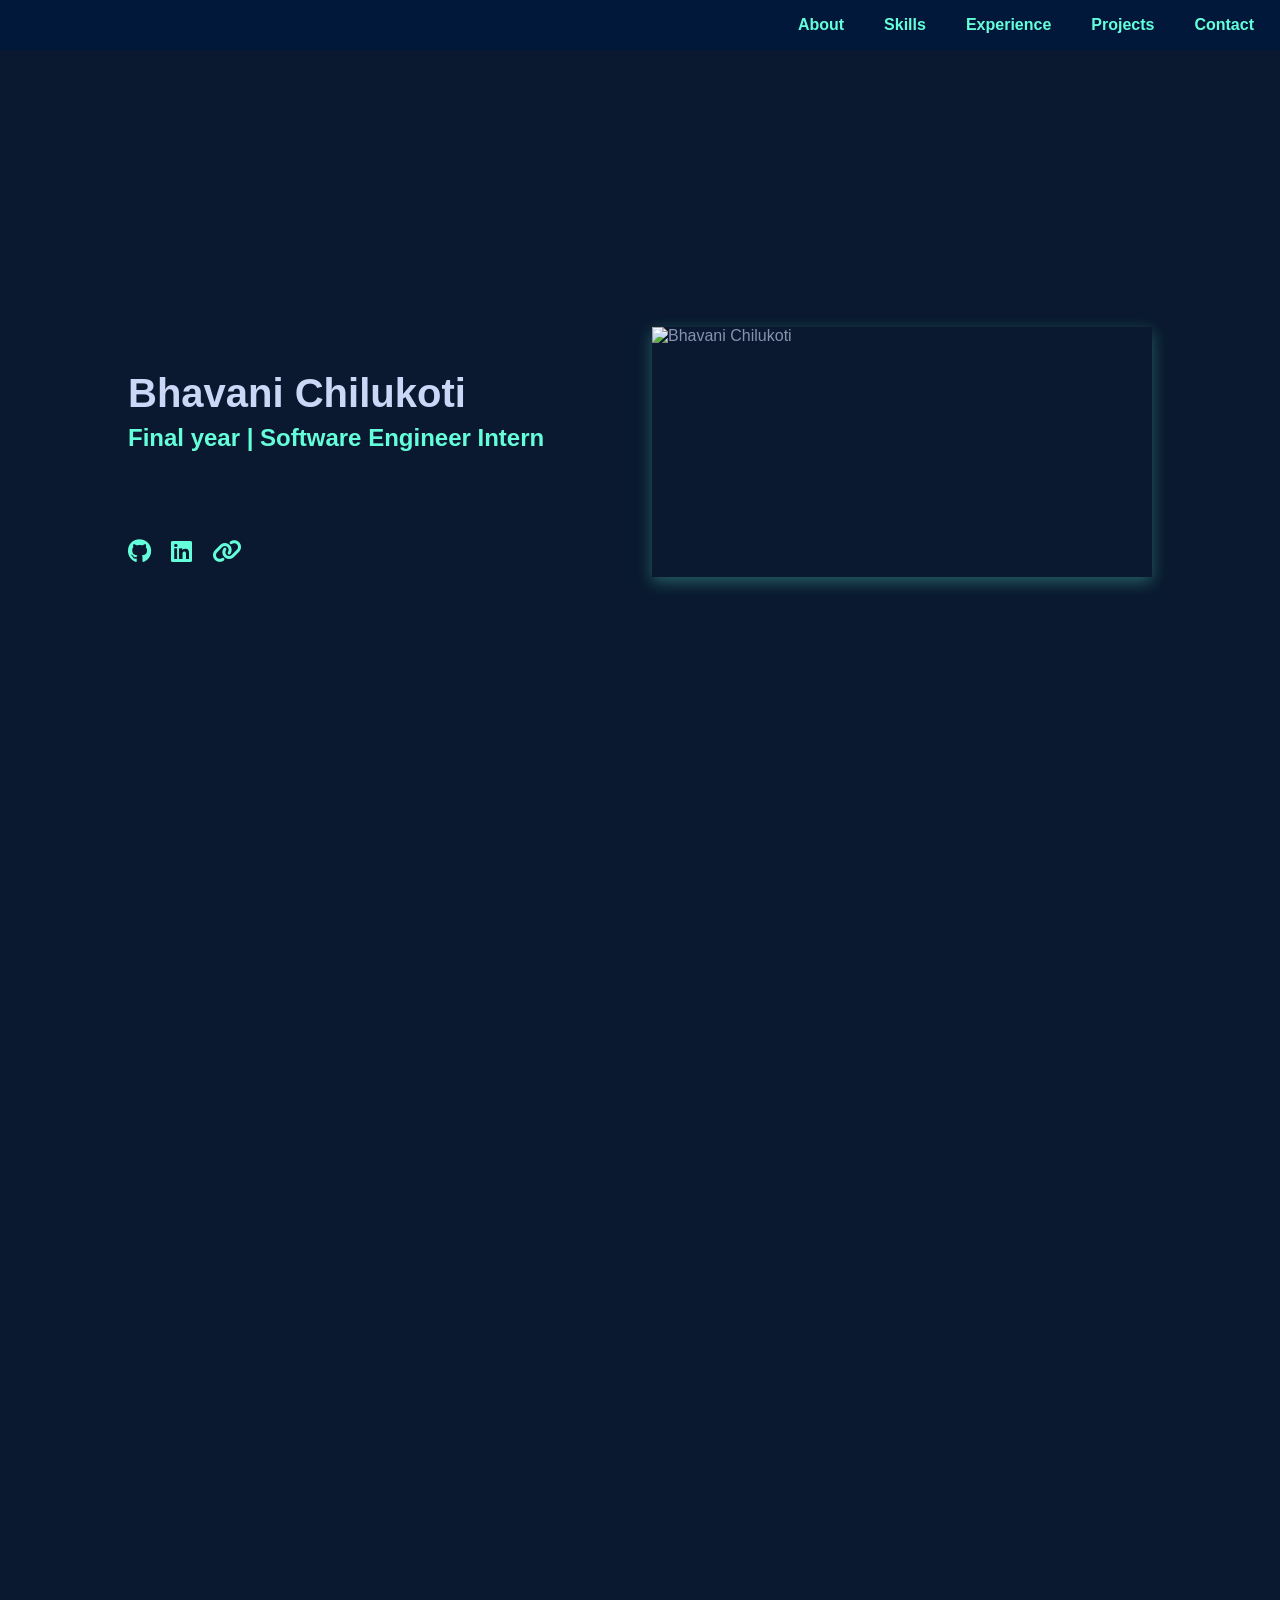
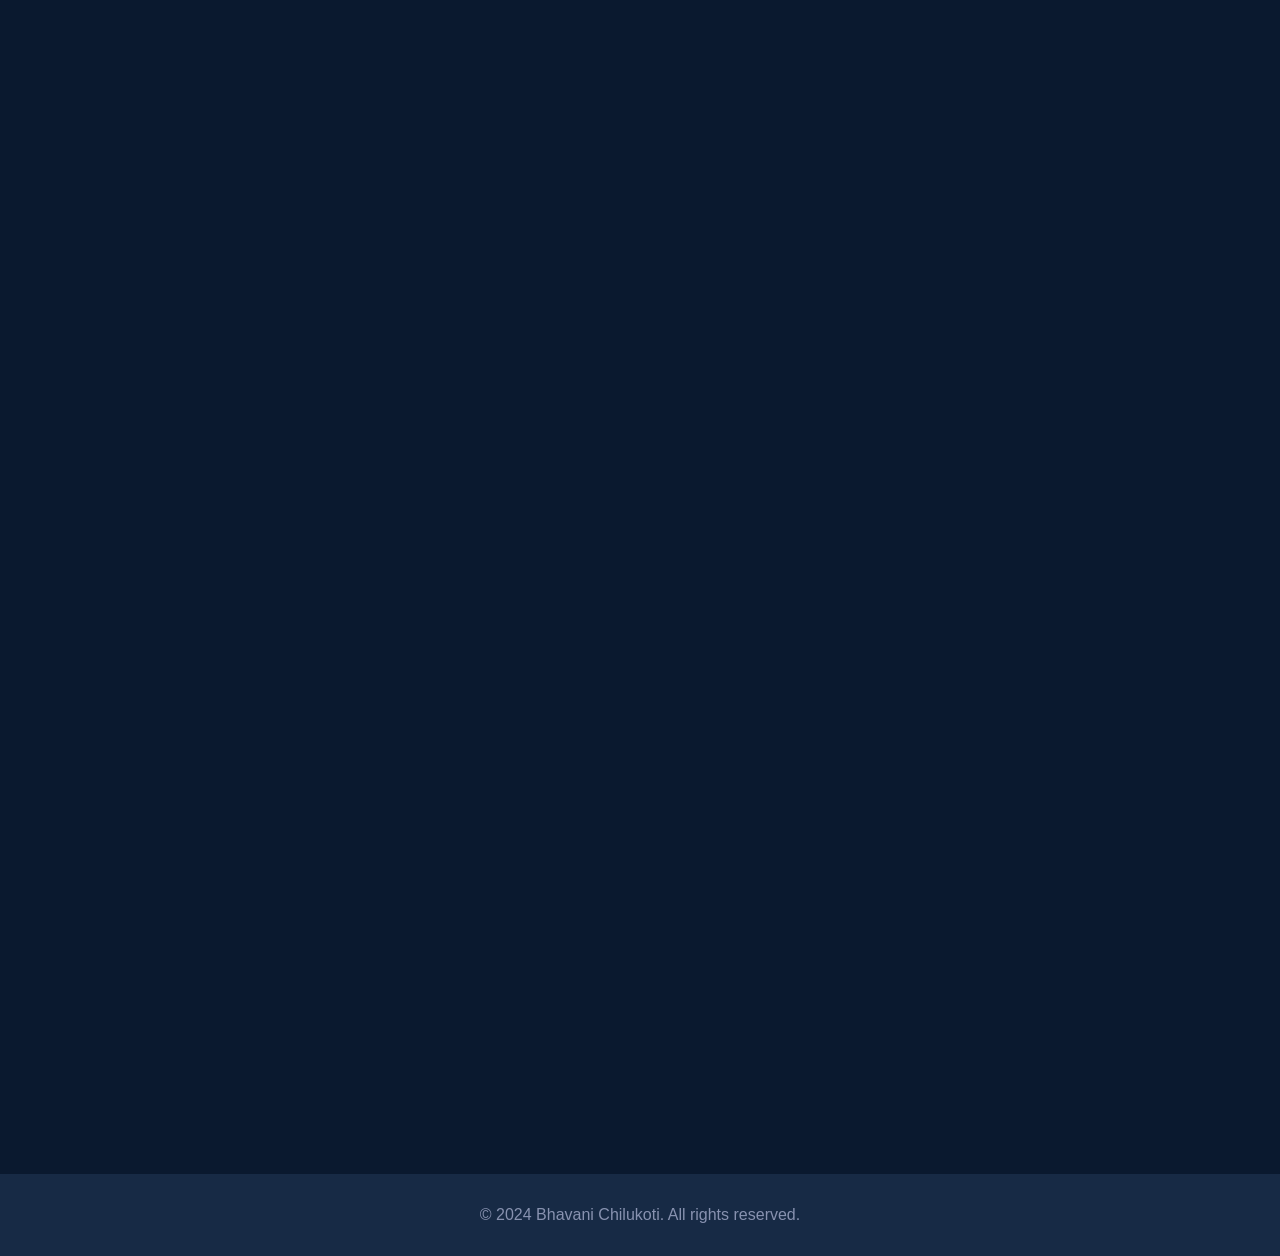
==== index.html @ 02afc55d "Renamed Home.html to index.html for GitHub Pages" ====
<!DOCTYPE html>
<html lang="en">
<head>
    <meta charset="UTF-8">
    <meta name="viewport" content="width=device-width, initial-scale=1.0">
    <title>Bhavani Chilukoti - Portfolio</title>
    <link rel="stylesheet" href="Style.css">
    <link rel="stylesheet" href="https://cdnjs.cloudflare.com/ajax/libs/font-awesome/6.0.0-beta3/css/all.min.css">
</head>
<body>
    <canvas id="particle-canvas"></canvas>
    <header>
        <nav>
            <ul>
                
                <li class="nav-item-2"><a href="#about">About</a></li>
                <li class="nav-item-3"><a href="#skills">Skills</a></li>
                <li class="nav-item-3"><a href="#experience">Experience</a></li>
                <li class="nav-item-4"><a href="#projects">Projects</a></li>
                <li class="nav-item-5"><a href="#contact">Contact</a></li>
            </ul>
        </nav> 
    </header>
    <main>
        <main>
            <section class="hero-section">
                <div class="hero-content">
                    <h1>Bhavani Chilukoti</h1>
                    <h4><span class="highlight">Final year | Software Engineer Intern</span></h2>
                    <p class="fade-in">As an aspiring software engineer 🎓, Passionate about harnessing <br>technology to create innovative solutions💡.</p>   
                        <div class="header-icons">
                            <a href="https://github.com/chilukotibhavani" target="_blank" rel="noopener noreferrer">
                                <i class="fab fa-github"></i>
                            </a>
                            <a href="https://www.linkedin.com/in/bhavani-chilukoti-80124a293/" target="_blank" rel="noopener noreferrer">
                                <i class="fab fa-linkedin"></i>
                            </a>
                            <a href="https://linktr.ee/bhavani_ch" target="_blank" rel="noopener noreferrer">
                                <i class="fas fa-link"></i>
                            </a>
                        </div>
                </div>
                <div class="hero-image">
                    <img src="images/Bhavani.png" alt="Bhavani Chilukoti">
                </div>
            </section>
           
            <section id="about" class="section">
                <h1 class="fade-in">About Me</h1>                
                <p class="fade-in">👋 Hello! I am currently pursuing my education at Chalapathi Institute of Technology .<br>          <br>As an aspiring software engineer with a passion for innovation , I'm on an exciting journey to shape the future of technology. Currently interning at Wise Work .I'm honing my skills in .NET ,Blazor, C# , MudBlazor,while also expanding my expertise in Web development ,Java , Python, Data structures .Driven by curiosity and a desire to push boundaries, I combine technical proficiency with creative problem-solving to develop impactful solutions. My goal is to leverage technology to address both current and future challenges, continuously learning and evolving in this dynamic field.</p>               
            </section>

            <section id="skills" class="section">
                <h1 class="fade-in">Skills</h1>
                <div class="skills-container">
                    <div class="skill-box fade-in-skill" data-skill-order="1">
                        <h3>Languages</h3>
                        <ul>
                            <li><i class="fab fa-java"></i> Java</li>
                            <li><i class="fab fa-python"></i> Python</li>
                            <li><i class="fas fa-code"></i> C#</li>
                            <li><i class="fas fa-project-diagram"></i> DSA</li>
                        </ul>
                    </div>
                    <div class="skill-box fade-in-skill" data-skill-order="2">
                        <h3>Frontend</h3>
                        <ul>
                            <li><i class="fab fa-html5"></i> HTML</li>
                            <li><i class="fab fa-css3-alt"></i> CSS</li>
                            <li><i class="fab fa-js-square"></i> JavaScript</li>
                            <li><i class="fas fa-fire"></i> MudBlazor</li>
                        </ul>
                    </div>
                    <div class="skill-box fade-in-skill" data-skill-order="3">
                        <h3>Backend</h3>
                        <ul>
                            <li><i class="fab fa-microsoft"></i> ASP.NET</li>
                            <li><i class="fas fa-database"></i> SQL</li>
                            <li><i class="fas fa-leaf"></i> MongoDB</li>
                        </ul>
                    </div>
                    <div class="skill-box fade-in-skill" data-skill-order="4">
                        <h3>Tools</h3>
                        <ul>
                            <li><i class="fas fa-code-branch"></i> Visual Studio</li>
                            <li><i class="fab fa-github"></i> GitHub</li>
                            <li><i class="fas fa-code"></i> Visual Studio Code</li>
                        </ul>
                    </div>
                </div>
            </section>
    
            <section id="experience" class="section">
                <h1 class="fade-in">Experience</h1>
                <div class="experience-item stagger-item">
                    <h3>Software Engineer Intern At Wise Work | 🎓Final Year </h3>
                    <p><em>June 2024 - Present </em></p>
                    <h4>Hue Animates Slide – Hue Learn</h4>
                    <ul>
                        <li>Interactive UI Development: Implemented drag-and-drop functionality for keywords, enhancing user engagement and learning interactivity.</li>
                        <li>User Satisfaction: Contributed to a 40% increase in overall user retention through improved slide interactivity and visual enhancements.</li>
                        <li>SVG Integration: Designed and incorporated SVG icons to improve visual appeal and user experience, resulting in a 30% increase in positive user feedback.</li>                     
                    </ul>
                </div>    
            </section>
    
            <section id="projects" class="section">
                <h1 class="fade-in">Projects</h1>
                <div class="project-buttons fade-in-stagger">
                    <button class="project-button active" data-project="weather">Weather Prediction</button>
                    <button class="project-button" data-project="netflix">Netflix Clone</button>
                    <button class="project-button" data-project="sudoku">Sudoku Solver</button>
                </div>
    
                    <div id="weatherProject" class="project-details active">
                        <div class="project-content">
                            <div class="project-image-container">
                                <img src="images/Weather.png" alt="Weather Prediction Project" class="project-image">
                            </div> 
                            <div class="project-text">
                                <h3>Weather Prediction</h3>
                                <p><em>Jan 2024 - Feb 2024</em></p>
                                <ul>
                                    <li class="project-point">Dynamic Weather Application: Created a robust weather prediction website using Blazor and ASP.NET, providing real-time weather updates for over 1000 global locations.</li>
                                    <li class="project-point">API Integration: Successfully integrated external weather APIs, achieving 98% accuracy in weather forecasts and reducing data retrieval time by 40%.</li>
                                    <li class="project-point">Interactive User Experience: Implemented interactive UI components with Blazor, resulting in a 50% increase in user engagement and time spent on the website.</li>
                                </ul>
                                <a href="https://github.com/chilukotibhavani/Bharat_Intern/tree/main/WeatherWeb" target="_blank" class="github-button">View on GitHub</a>                    
                            </div>
                        </div>
                    </div>
                
        
                    <div id="netflixProject" class="project-details">
                        <div class="project-content">
                            <div class="project-image-container">
                                <img src="images/Netflix.png" alt="Netflix Clone Project" class="project-image">
                            </div>                      
                            <div class="project-text">
                                <h3>Netflix Clone</h3>
                                <p><em>Jan 2024 - Feb 2024</em></p>
                                <ul> 
                                    <li class="project-point">User Interface Replication: Developed a responsive Netflix clone using HTML and CSS, accurately recreating 90% of the original Netflix UI elements and layout.<li>                             
                                    <li class="project-point">Responsive Design Implementation: Engineered a fully responsive design, ensuring seamless viewing experience across devices and increasing mobile user engagement by 35%.</li>
                                    <li class="project-point">Performance Optimization: Implemented efficient CSS techniques, reducing the page load time by 20% and improving overall user experience.</li>
                                </ul>
                                <a href="https://github.com/chilukotibhavani/Bharat_Intern/blob/main/index.html" target="_blank" class="github-button">View on GitHub</a>
                            </div> 
                        </div>
                    </div>
            
                    <div id="sudokuProject" class="project-details">
                        <div class="project-content">
                            <div class="project-image-container">
                                <img src="images/Sudoku.jpg" alt="Sudoku Solver Project" class="project-image">
                            </div>  
                            <div class="project-text">
                                <h3>Sudoku Solver – Fun Friday Activity</h3>
                                <p><em>July 2024 - Aug 2024</em></p>
                                <ul>
                                    <li class="project-point">Multiplayer Functionality: Implemented both individual and room-based gameplay using SignalR and RoomHub, enabling real-time multiplayer interactions.</li>
                                    <li class="project-point">Real-time Communication: Utilized SignalR to create seamless, real-time updates for game state, scores, and player actions across all connected clients.</li>
                                    <li class="project-point">Game Logic Implementation: Developed core Sudoku game mechanics, including a "New Game" generator and "Solution" revealer, enhancing user experience and gameplay options.</li>
                                </ul>
                                <a href="https://github.com/chilukotibhavani/Sudoku" target="_blank" class="github-button">View on GitHub</a>  
                                <a href="https://landing-services-dev.azurewebsites.net/Home" target="_blank" class="lets-play-button">Let's Play</a>
                            </div>
                        </div>
                    </div>
                
            </section>
    
            <section id="contact" class="section">
                <h1 class="fade-in">Contact Me</h1>
                <div class="content-wrapper stagger-item">
                    <div class="contact-container">
                        <div class="contact-info">
                            <div class="social-icons">
                                <a href="mailto:bhavanichilukoti43@gmail.com" class="icon-button" data-tooltip="bhavanichilukoti43@gmail.com">
                                    <i class="fas fa-envelope"></i>
                                </a>
                                <a href="https://www.linkedin.com/in/bhavani-chilukoti-80124a293/" target="_blank" class="icon-button"  data-tooltip="Bhavani Chilukoti">
                                    <i class="fab fa-linkedin-in"></i>
                                </a>
                                <a href="https://github.com/chilukotibhavani" target="_blank" class="icon-button" data-tooltip="chilukotibhavani">
                                    <i class="fab fa-github"></i>
                                </a>
                                <a href="https://linktr.ee/bhavani_ch" target="_blank" class="icon-button" data-tooltip="bhavani_ch">
                                    <i class="fas fa-link"></i>
                                </a>
                            </div>
                        </div>
                        <form id="contactForm" class="contact-form">
                            <input type="text" id="name" name="name" placeholder="Your name" required>
                            <input type="email" id="email" name="email" placeholder="Your email" required>
                            <textarea id="message" name="message" placeholder="Your message" required></textarea>
                            <button type="submit">Send Message</button>
                        </form>
                    </div>
                </div>
            </section>
            
        </div>

        </main>
    </main>
    <footer>
        <p>&copy; 2024 Bhavani Chilukoti. All rights reserved.</p>
    </footer>
    <script src="particles.js"></script>
    <script src="scroll-animation.js"></script>
    <script src="script.js"></script>
    <script src="https://cdn.jsdelivr.net/npm/@emailjs/browser@3/dist/email.min.js"></script>
</body>
</html>
---- Style.css ----
body {
    max-width: 100%;
    overflow-x: hidden;
    font-family: Arial, sans-serif;
    margin: 0;
    padding: 0;
    background-color: #0a192f;
    color: #8892b0;
}

#particle-canvas {
    position: fixed;
    top: 0;
    left: 0;
    width: 100%;
    height: 100%;
    z-index: -1;
}

header {
    background-color: hsla(216, 100%, 12%, 0.851);
    padding: 1rem;
    position: fixed;
    width: 100%;
    top: 0;
    z-index: 1000;
    box-sizing: border-box;
    box-sizing: border-box;
    display: flex;
    justify-content: space-between;
    align-items: center;
}

.header-icons {
    display: flex;
    gap: 20px;
}

.header-icons a {
    color: #64ffda;
    font-size: 1.5rem;
    transition: color 0.3s ease, transform 0.3s ease;
}

.header-icons a:hover {
    color: #ffffff;
    transform: translateY(-3px);
}

nav {
    flex-grow: 1;
}

nav ul {
    list-style-type: none;
    padding: 0;
    margin: 0;
    display: flex;
    justify-content: flex-end;
}

nav ul li {
    margin-left: 20px;
    opacity: 0;
    transform: translateY(20px);
    animation: fadeInUp 0.5s ease forwards;
}

nav ul li:nth-child(1) { animation-delay: 0.1s; }
nav ul li:nth-child(2) { animation-delay: 0.2s; }
nav ul li:nth-child(3) { animation-delay: 0.3s; }
nav ul li:nth-child(4) { animation-delay: 0.4s; }
nav ul li:nth-child(5) { animation-delay: 0.5s; }

@keyframes fadeInUp {
    from {
        opacity: 0;
        transform: translateY(20px);
    }
    to {
        opacity: 1;
        transform: translateY(0);
    }
}

nav ul li a {
    color: #64ffda;
    text-decoration: none;
    font-weight: bold;
    padding: 5px 10px;
    border-radius: 5px;
    transition: all 0.3s ease;
    position: relative;
    z-index: 1;
}

nav ul li a::before {
    content: '';
    position: absolute;
    top: 0;
    left: 0;
    right: 0;
    bottom: 0;
    background-color: rgba(100, 255, 218, 0.1);
    border-radius: 5px;
    z-index: -1;
    transition: all 0.3s ease;
    opacity: 0;
    transform: scale(0.9);
}

nav ul li a:hover {
    color: #64ffda;
}

nav ul li a:hover::before {
    opacity: 1;
    transform: scale(1);
    box-shadow: 0 0 10px rgba(100, 255, 218, 0.3);
}

@media (max-width: 768px) {
    header {
        flex-direction: column;
        align-items: center;
    }

    .header-icons {
        margin-bottom: 1rem;
    }

    nav ul {
        flex-direction: column;
        align-items: center;
    }

    nav ul li {
        margin: 10px 0;
    }
}

main {
    padding-top: 5px; /* Adjusted to account for fixed header */
}

.hero-section {
    display: flex;
    align-items: center;
    justify-content: space-between;
    padding: 2rem 10%;
    min-height: calc(100vh - 80px);
    position: relative;
    z-index: 1;
}

.hero-content {
    max-width: 60%;
   
}

.hero-content h1,
.hero-content .highlight,
.hero-image {
    opacity: 0;
    animation: fadeInUp 0.8s ease forwards;
}

.hero-content h1 {
    animation-delay: 0.2s;
    padding :0;
}

.hero-content .highlight {
    display: inline-block;
    animation-delay: 0.6s;
}

.hero-image {
    width: 500px !important;
    height: 250px !important; 
    overflow: hidden;
    position: relative;
    border-radius: 0;
    border-radius: 0;
    box-shadow: 0 5px 15px rgba(100, 255, 218, 0.3);
}

.hero-image img {
    width: 100%;
    height: 100%;
    object-fit: cover;
    display: block;
    position: absolute;
    animation: subtleDance 4s ease-in-out infinite;
}

.hero-image:hover {
    box-shadow: 0 8px 20px rgba(100, 255, 218, 0.4);
}

.hero-image:hover img {
    animation: danceImage 1s ease-in-out infinite;
}

@keyframes subtleDance {
    0%, 100% {
        transform: translateY(0) rotate(0deg) scale(1);
    }
    25% {
        transform: translateY(-5px) rotate(1deg) scale(1.02);
    }
    50% {
        transform: translateY(3px) rotate(-1deg) scale(1.01);
    }
    75% {
        transform: translateY(-3px) rotate(0.5deg) scale(1.015);
    }
}


h1, h2, h3 ,h4 ,h5{
    color: #ccd6f6;
}

h1 {
    font-size: 2.5rem;
    margin-bottom: 0.5rem;
}

h2 {
    font-size: 1.5rem;
    margin-bottom: 1rem;
}

h3 {
    font-size: 1.5rem;
    margin-top: 0.5rem;
}

h4{
    font-size: 1.5rem; 
    margin-top: auto;
}


.highlight {
    color: #64ffda;
}

.section {
    padding: 4rem 10%;
    position: relative;
    z-index: 1;
}

.experience-item, .project-item {
    background-color: #172a45;
    border-radius: 5px;
    padding: 1.5rem;
    margin-bottom: 1.5rem;
    transition: transform 0.3s ease, box-shadow 0.3s ease;
}

.experience-item:hover, .project-item:hover {
    transform: translateY(-5px);
    box-shadow: 0 5px 15px rgba(100, 255, 218, 0.1);
}

ul {
    padding-left: 20px;
}

footer {
    background-color: #172a45;
    color: #8892b0;
    text-align: center;
    padding: 1rem;
    margin-top: 2rem;
    position: relative;
    z-index: 1;
}

a {
    color: #64ffda;
    text-decoration: none;
    transition: color 0.3s ease;
}

a:hover {
    color: #ffffff;
}

.btn {
    display: inline-block;
    padding: 0.8rem 1.5rem;
    margin-right: 1rem;
    border-radius: 5px;
    font-weight: bold;
    text-decoration: none;
    transition: all 0.3s ease;
}

.btn-primary {
    background-color: #64ffda;
    color: #0a192f;
}

.btn-secondary {
    border: 2px solid #64ffda;
    color: #64ffda;
}

.btn:hover {
    transform: translateY(-3px);
    box-shadow: 0 5px 15px rgba(100, 255, 218, 0.3);
}

/*about section only*/
#about p {
    font-size: 1.2rem;
    line-height: 1.6;
}


/* Responsive adjustments */
@media (max-width: 768px) {
    .hero-section {
        flex-direction: column;
        text-align: center;
    }

    .hero-content {
        max-width: 100%;
        margin-bottom: 2rem;
    }

    .hero-image {
        width: 100% !important;
        height: auto !important;
    }

    nav ul {
        justify-content: center;
    }

    nav ul li {
        margin: 0 10px;
    }
}


/* add this */
/* Add this new class for fade-in animation */
.fade-in {
    opacity: 0;
    transform: translateY(20px);
    transition: opacity 0.5s ease-out, transform 0.5s ease-out;
}

.fade-in.visible {
    opacity: 1;
    transform: translateY(0);
}

/* Add this to create a staggered effect for list items */
.fade-in {
    opacity: 0;
    transform: translateY(30px);
    transition: opacity 1s ease-out, transform 1s ease-out;
}

.fade-in.visible {
    opacity: 1;
    transform: translateY(0);
}

.fade-in-stagger > * {
    opacity: 1;
    transform: translateY(0px);
   
}

.fade-in-stagger.visible > *:nth-child(1) { transition-delay: 0.1s; }
.fade-in-stagger.visible > *:nth-child(2) { transition-delay: 0.2s; }
.fade-in-stagger.visible > *:nth-child(3) { transition-delay: 0.3s; }
.fade-in-stagger.visible > *:nth-child(4) { transition-delay: 0.4s; }
.fade-in-stagger.visible > *:nth-child(5) { transition-delay: 0.5s; }

.fade-in-stagger.visible > * {
    opacity: 1;
    transform: translateY(0);
}

.fade-in-stagger > * {
    transition-delay: 0s !important;
}

.section-content {
    opacity: 0;
    transform: translateY(30px);
    transition: opacity 0.8s ease-out, transform 0.8s ease-out;
}

.section-content.visible {
    opacity: 1;
    transform: translateY(0);
}

.stagger-item {
    opacity: 0;
    transform: translateY(30px);
    transition: opacity 1s ease-out, transform 1s ease-out;
}

.stagger-item.visible {
    opacity: 1;
    transform: translateY(0);
}

.fade-in:not(.visible), .stagger-item:not(.visible) {
    transition: none;
}






.section {
    opacity: 0;
    transform: translateY(50px);
    transition: opacity 1.5s ease-out, transform 1.5s ease-out;
}

.section.visible {
    opacity: 1;
    transform: translateY(0);
}

.fade-in {
    opacity: 0;
    transform: translateY(30px);
    transition: opacity 1.2s ease-out, transform 1.2s ease-out;
}

.fade-in.visible {
    opacity: 1;
    transform: translateY(0);
}

.stagger-item {
    opacity: 0;
    transform: translateY(30px);
    transition: opacity 1s ease-out, transform 1s ease-out;
}

.stagger-item.visible {
    opacity: 1;
    transform: translateY(0);
}

/* Specific styles for contact section if needed */
#contact .content-wrapper p {
    margin-bottom: 10px;
}

#contact .content-wrapper a {
    color: #64ffda;
    text-decoration: none;
    transition: color 0.3s ease;
}

#contact .content-wrapper a:hover {
    color: #ffffff;
}

/* Reset transitions when not visible */
.section:not(.visible),
.fade-in:not(.visible),
.stagger-item:not(.visible) {
    transition: none;
}



/* projects buttons */
#projects {
    padding: 4rem 10%;
    position: relative;
    z-index: 1;
}

.project-buttons {
    display: flex;
    margin-bottom: 20px;
    justify-content: flex-end;
    margin-top: 20px;
}

.project-button {
    background-color: transparent;
    color: #8892b0;
    border: none;
    padding: 10px 20px;
    margin: 0 10px;
    cursor: pointer;
    transition: all 0.3s ease;
    border-radius: 5px;

}

.project-button.active {
    color: #64ffda;
    border-bottom: 2px solid #64ffda;
}

.project-details {
    display: none;
    color: #8892b0;
    margin-top: 20px;
}

.project-details.active {
    display: block;
    animation: fadeIn 0.5s ease-out;
}

.project-content {
    display: flex;
    align-items: flex-start;
    gap: 300px !important; /* Increased gap between image and text */
    margin-top: 10px;/* Added top margin for separation from buttons */
}

.project-text {
    flex: 1;
    padding-left: 18px; /* Added left padding for text content */
}

.project-image-container {
    flex-shrink: 0;
    padding-left: 20px;
}

.project-image {
    width: 250px;/* Increased image size */
    height: 250px;/* Increased image size */
    object-fit: cover;
    border-radius: 50%;
    border-radius: 50%;
    box-shadow: 0 0 20px rgba(100, 255, 218, 0.3); /* Added subtle glow */
    margin-top: 100px; /* the image should down*/
    animation: subtleRotate 6s linear infinite;
}

.project-image-container:hover .project-image {
    animation: danceProjectImage 0.8s ease-in-out infinite;
    box-shadow: 0 0 30px rgba(100, 255, 218, 0.5);
}

@keyframes subtleRotate {
    0% {
        transform: rotate(0deg) translateY(0);
    }
    25% {
        transform: rotate(1deg) translateY(-3px);
    }
    50% {
        transform: rotate(0deg) translateY(0);
    }
    75% {
        transform: rotate(-1deg) translateY(3px);
    }
    100% {
        transform: rotate(0deg) translateY(0);
    }
}

.project-text h3 {
    color: #ccd6f6;
    margin-bottom: 15px;
    font-size: 1.8rem;
}

.project-text p {
    margin-bottom: 15px;
    font-size: 0.98rem;
}

.project-text ul {
    list-style-type: none;
    padding-left: 0;
}

.project-text li {
    margin-bottom: 15px; /* Increased spacing between list items */
    position: relative;
    padding-left: 30px; /* Increased padding for bullet points */
    font-size: 1rem;
    line-height: 1.6;
}

.project-text li::before {
    content: '▹';
    position: absolute;
    left: 0;
    color: #64ffda;
    font-size: 1.2rem; /* Slightly larger bullet points */
}

@keyframes fadeIn {
    from { opacity: 0; }
    to { opacity: 1; }
}

/* Responsive adjustments */
@media (max-width: 768px) {
    .project-buttons {
        flex-direction: column;
        align-items: center;
        gap: 30px;
    }

    .project-button {
        margin: 5px 0;
        width: 80%;
       
    }

    .project-content {
        flex-direction: column-reverse;
    }

    .project-image-container {
        margin-bottom: 20px;
        
    }

    .project-text {
        padding-left: 0;
        text-align: center;
    }

    .project-text li {
        padding-left: 0;
    }

    .project-text li::before {
        display: none;
    }
}






/* Existing styles remain unchanged */

/* Skills Section */
#skills {
    background-color: #0a192f;
    padding: 4rem 10%;
}

.skills-container {
    display: flex;
    flex-wrap: wrap;
    justify-content: space-between;
    gap: 20px;
}

.skill-box {
    background-color: #172a45;
    border-radius: 10px;
    padding: 20px;
    width: calc(50% - 10px);
    margin-bottom: 20px;
    transition: transform 0.3s ease, box-shadow 0.3s ease;
}

.skill-box:hover {
    transform: translateY(-5px);
    box-shadow: 0 5px 15px rgba(100, 255, 218, 0.1);
}

.skill-box h3 {
    color: #64ffda;
    margin-bottom: 15px;
}

.skill-box ul {
    list-style-type: none;
    padding: 0;
}

.skill-box li {
    margin-bottom: 10px;
    display: flex;
    align-items: center;
}

.skill-box i {
    margin-right: 10px;
    color: #64ffda;
}


.fade-in-skill {
    opacity: 0;
    transform: translateY(20px);
    transition: opacity 0.5s ease-out, transform 0.5s ease-out;
}

.fade-in-skill.visible {
    opacity: 1;
    transform: translateY(0);
}

/* Responsive adjustments */
@media (max-width: 768px) {
    .skill-box {
        width: 100%;
    }
}

/* Add this to your existing responsive styles */
@media (max-width: 768px) {
    nav ul {
        flex-direction: column;
        align-items: center;
    }

    nav ul li {
        margin: 10px 0;
    }
}

/* project points*/
.project-point {
    opacity: 0;
    transform: translateY(20px);
    transition: opacity 0.5s ease-out, transform 0.5s ease-out;
}

.project-point.visible {
    opacity: 1;
    transform: translateY(0);
}





/*project buttons */

/* Existing styles remain unchanged */

.fade-in-stagger {
    opacity: 0;
    transition: opacity 0.5s ease-out;
}

.fade-in-stagger.visible {
    opacity: 1;
}

.fade-in-stagger > * {
    opacity: 0;
    transform: translateY(20px);
    transition: opacity 0.5s ease-out, transform 0.5s ease-out;
}

.fade-in-stagger.visible > * {
    opacity: 1;
    transform: translateY(0);
}

.fade-in-stagger.visible > *:nth-child(1) { transition-delay: 0.1s; }
.fade-in-stagger.visible > *:nth-child(2) { transition-delay: 0.5s; }
.fade-in-stagger.visible > *:nth-child(3) { transition-delay: 1.0s; }



/* GitHub button styles */
/* Existing styles remain unchanged */

/* GitHub button styles */
.github-button {
    display: inline-block;
    background-color: transparent;
    color: #64ffda;
    padding: 10px 20px;
    border: 2px solid #64ffda;
    border-radius: 5px;
    text-decoration: none;
    font-weight: bold;
    transition: all 0.3s ease;
    margin-top: 20px;
    position: relative;
    overflow: hidden;
    opacity: 0; /* Start with the button hidden */
    transform: translateY(20px); /* Move it down slightly */
    transition: opacity 0.5s ease, transform 0.5s ease; 
}

.github-button,
.lets-play-button {
    display: inline-block;
    background-color: transparent;
    padding: 10px 20px;
    border: 2px solid;
    border-radius: 5px;
    text-decoration: none;
    font-weight: bold;
    transition: all 0.3s ease;
    position: relative;
    overflow: hidden;
}


.github-button::before,
.lets-play-button::before {
    content: '';
    position: absolute;
    top: 0;
    left: -100%;
    width: 100%;
    height: 100%;
    transition: all 0.3s ease;
    z-index: -1;
}

.github-button::before {
    background-color: #64ffda;
}

.lets-play-button::before {
    background-color: #64ffda;
}

.github-button:hover,
.lets-play-button:hover {
    color: #0a192f;
}

.github-button:hover::before,
.lets-play-button:hover::before {
    left: 0;
}

.github-button {
    color: #64ffda;
    border-color: #64ffda;
}

.lets-play-button {
    color: #64ffda;
    border-color: #64ffda;
}

.github-button.visible {
    opacity: 1;
    transform: translateY(0);
}

.github-button::before {
    content: '';
    position: absolute;
    top: 0;
    left: -100%;
    width: 100%;
    height: 100%;
    background-color: #64ffda;
    transition: all 0.3s ease;
    z-index: -1;
}

.github-button:hover {
    color: #0a192f;
}

.github-button:hover::before {
    left: 0;
}

/* Add an icon to the button */
.github-button::after {
    content: '\f09b'; /* GitHub icon Unicode */
    font-family: 'Font Awesome 5 Brands';
    margin-left: 10px;
    transition: all 0.3s ease;
}


.github-button:hover::after,
.lets-play-button:hover::after {
    transform: rotate(360deg);
}

.github-button:hover::after {
    transform: rotate(360deg);
}

/* Responsive adjustments */
@media (max-width: 768px) {
    .project-buttons {
        flex-direction: column;
        align-items: center;
    }

    .github-button,
    .lets-play-button {
        display: block;
        text-align: center;
        margin: 10px auto;
        width: 80%;
        max-width: 250px;
    }
}

/* Ensure Font Awesome is loaded */
@import url('https://cdnjs.cloudflare.com/ajax/libs/font-awesome/5.15.3/css/all.min.css');




/* Contact Section Styles */
#contact .content-wrapper {
    display: flex;
    justify-content: space-between;
    align-items: flex-start;
    padding: 0;
}

#contact .contact-container {
    display: flex;
    justify-content: space-between;
    width: 100%;
    max-width: 1000px;
    margin: 0 auto;
}

#contact .contact-info {
    flex: 1;
    padding-right: 2rem;
}

#contact .social-icons {
    display: flex;
    flex-direction: column;
    gap: 1rem;
    margin-bottom: 1.3rem;
}

#contact .icon-button {
    display: flex;
    justify-content: center;
    align-items: center;
    width: 40px;
    height: 40px;
    border-radius: 50%;
    border: 2px solid #64ffda;
    color: #64ffda;
    font-size: 1.3rem;
    transition: all 0.3s ease;
    background-color: transparent;
}

#contact .icon-button:hover {
    background-color: #64ffda;
    color: #0a192f;
}

#contact .contact-form {
    flex: 2;
    display: flex;
    flex-direction: column;
    max-width: 400px;
}

#contact .contact-form input,
#contact .contact-form textarea {
    margin-bottom: 1rem;
    padding: 0.8rem;
    border: 1px solid #64ffda;
    border-radius: 5px;
    background-color: transparent;
    color: #ffffff;
}

#contact .contact-form textarea {
    height: 150px;
    resize: vertical;
}

#contact .contact-form button {
    align-self: flex-start;
    background-color: transparent;
    color: #64ffda;
    border: 2px solid #64ffda;
    padding: 0.8rem 1.5rem;
    border-radius: 5px;
    cursor: pointer;
    transition: all 0.3s ease;
}

#contact .contact-form button:hover {
    background-color: #64ffda;
    color: #0a192f;
}

/* Responsive adjustments */
@media (max-width: 768px) {
    #contact .contact-container {
        flex-direction: column;
    }

    #contact .contact-info {
        padding-right: 0;
        margin-bottom: 2rem;
    }

    #contact .social-icons {
        flex-direction: column;
        justify-content: center!;
    }
}


/* Tooltip styles */
.icon-button {
    position: relative;
}

.icon-button::after {
    content: attr(data-tooltip);
    position: absolute;
    top: 50%;
    left: 100%;
    transform: translateY(-50%);
    background-color: #64ffda;
    color: #0a192f;
    padding: 5px 10px;
    border-radius: 3px;
    font-size: 14px;
    white-space: nowrap;
    opacity: 0;
    visibility: hidden;
    transition: opacity 0.3s, visibility 0.3s;
    margin-left: 10px;
}

.icon-button:hover::after {
    opacity: 1;
    visibility: visible;
}

/* Adjust the position of the tooltip for mobile */
@media (max-width: 768px) {
    .icon-button::after {
        top: 100%;
        left: 50%;
        transform: translateX(-50%);
        margin-top: 5px;
        margin-left: 0;
    }
}
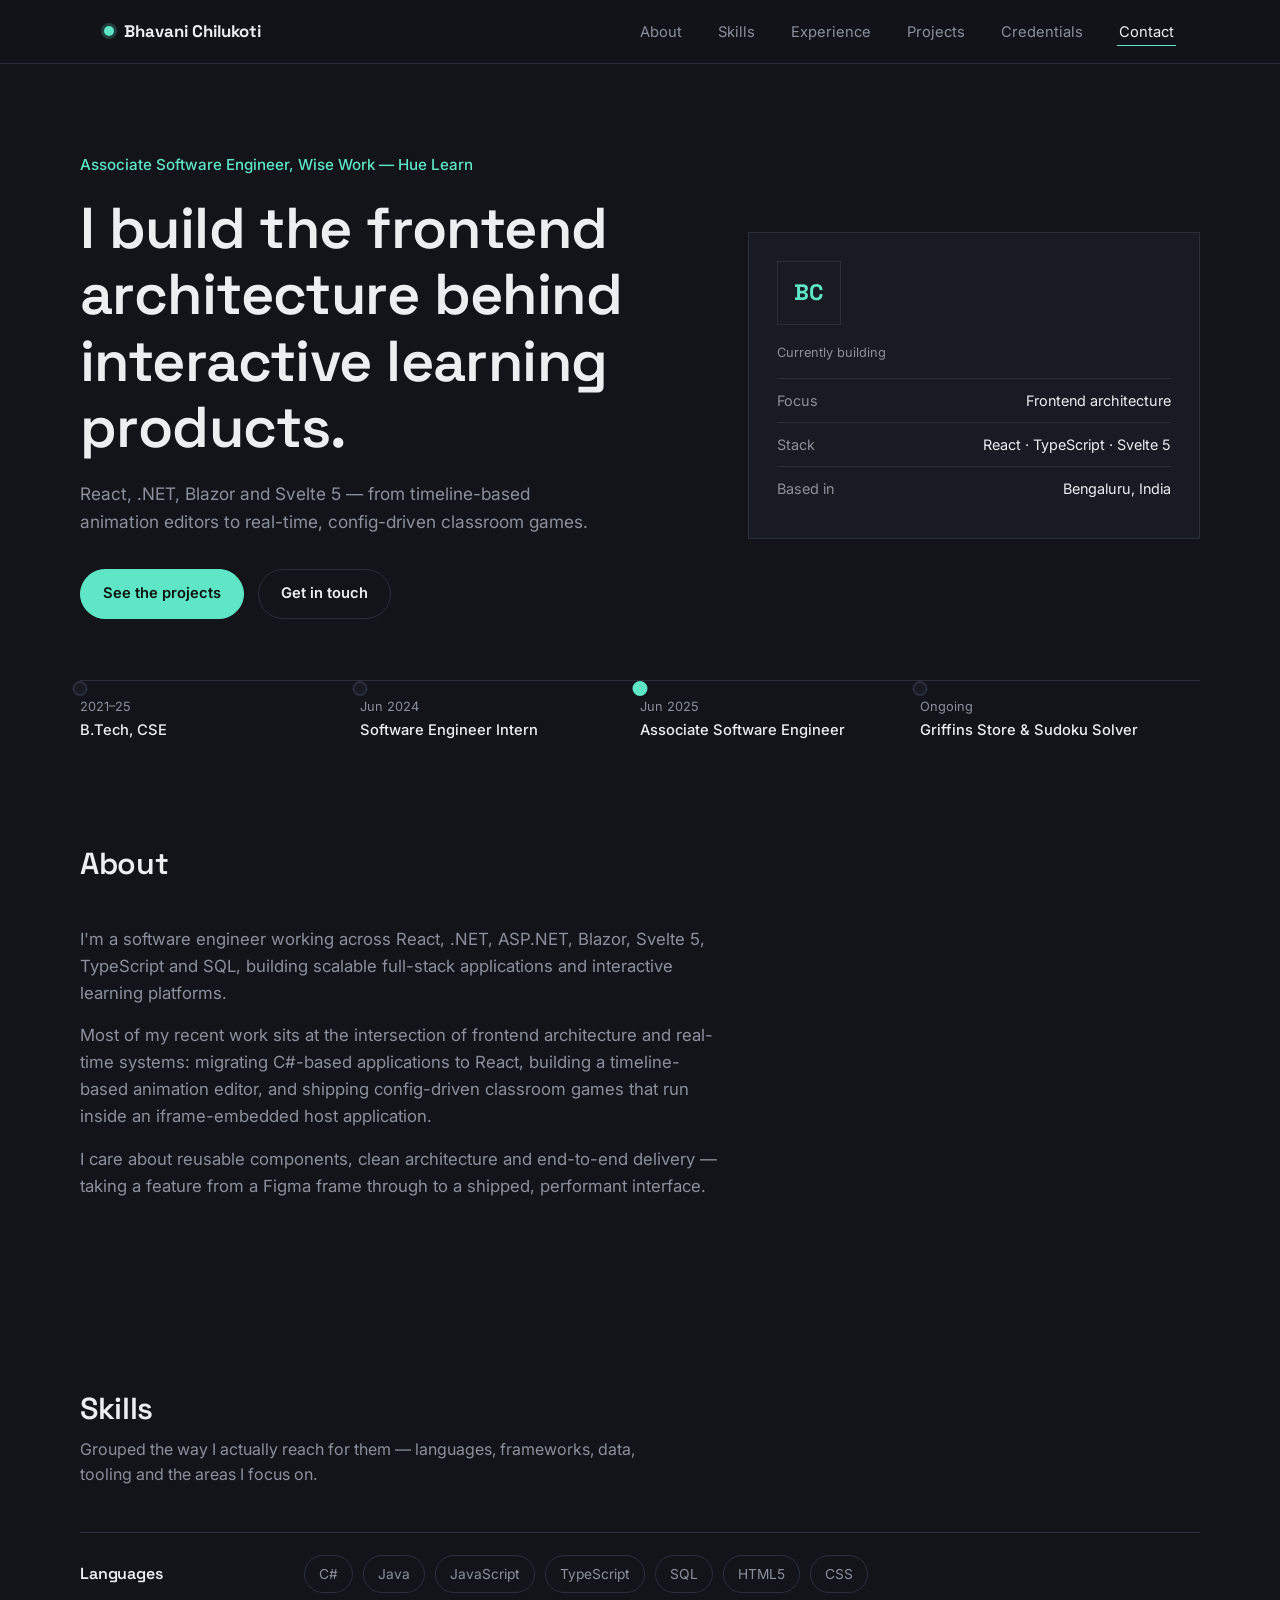
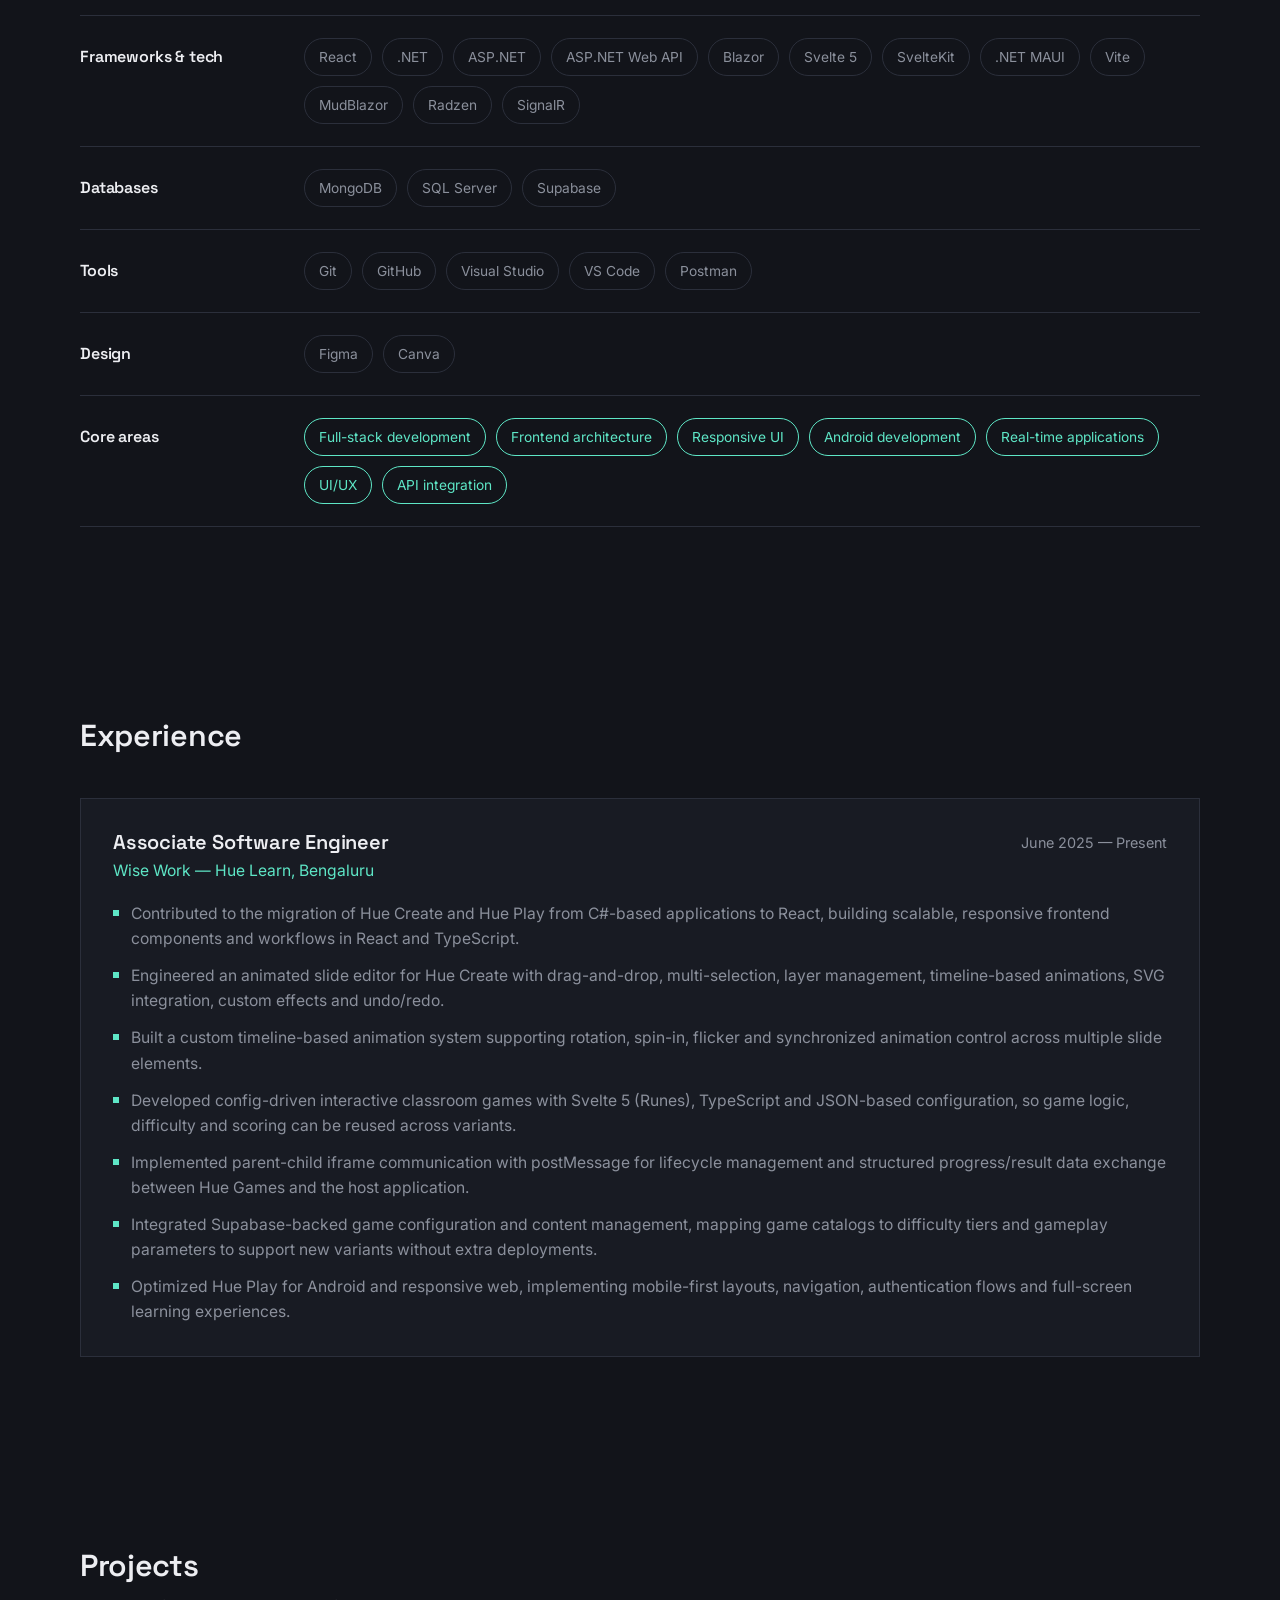
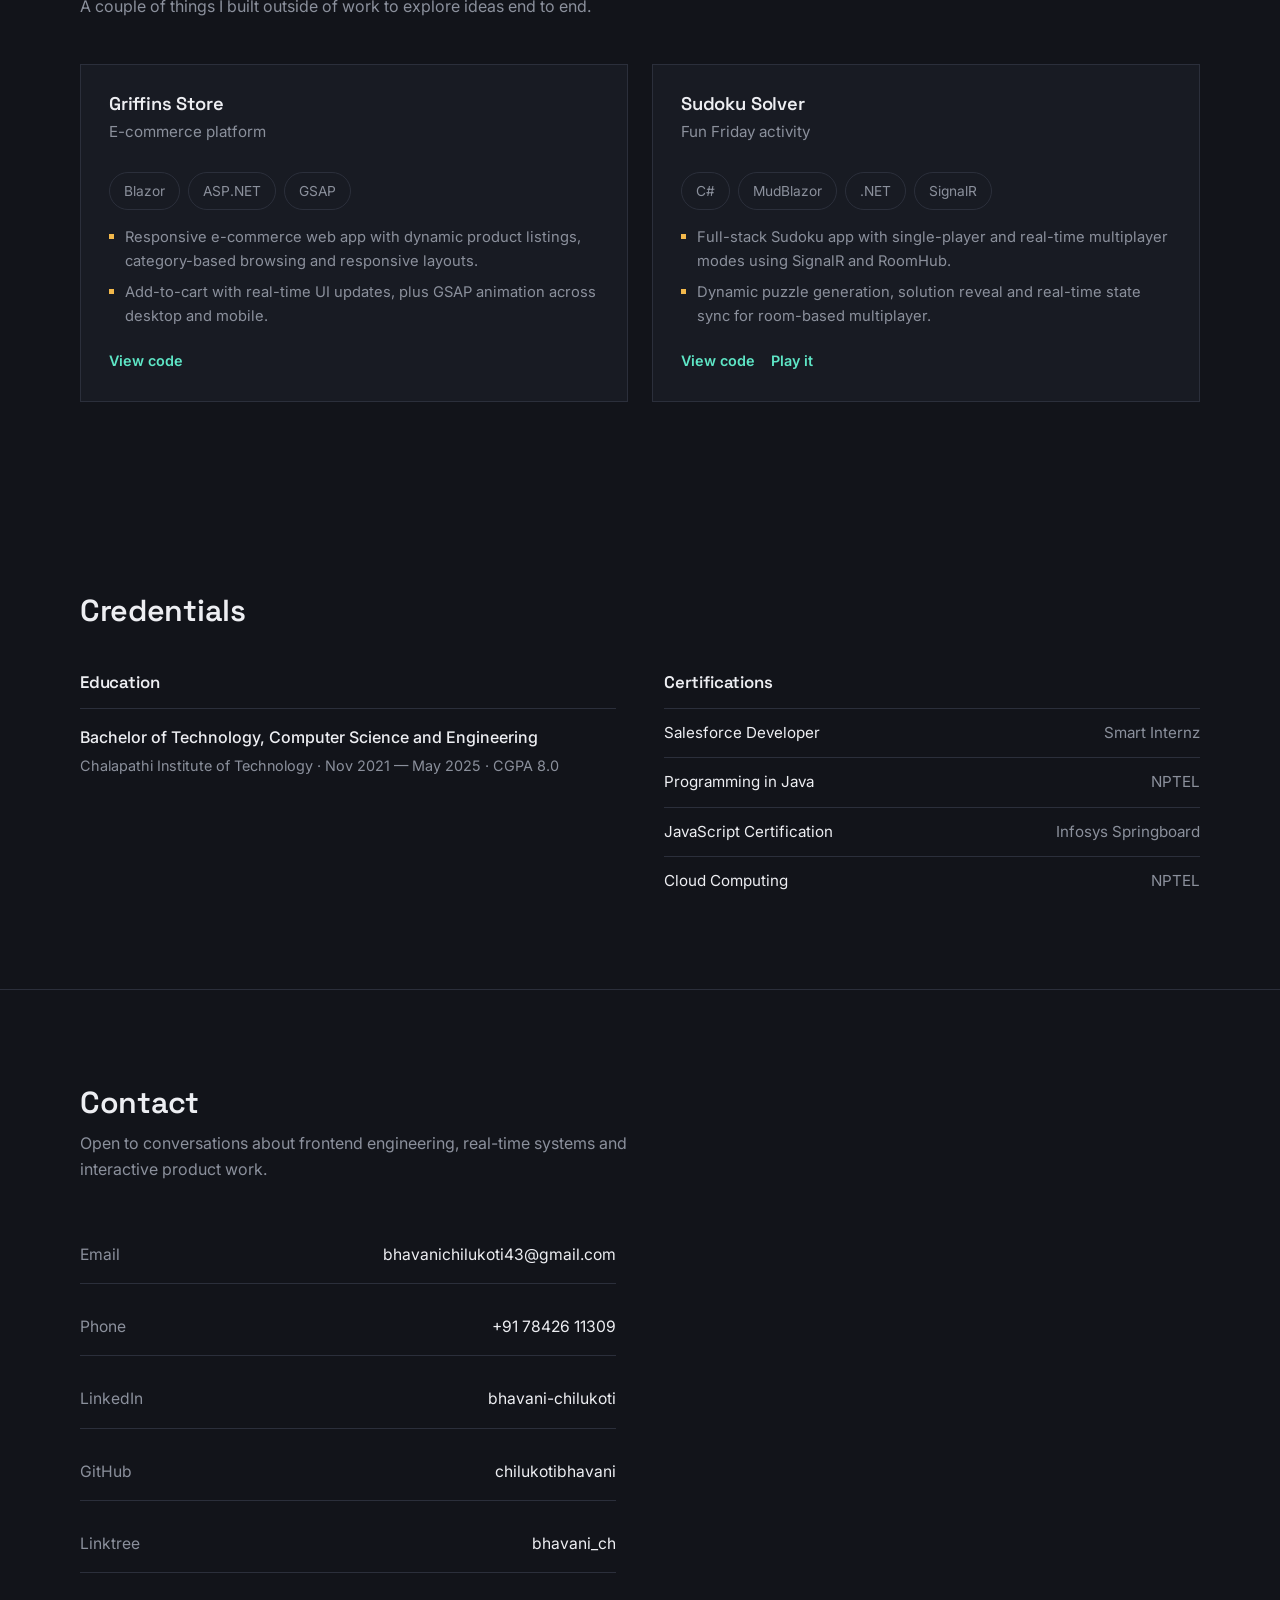
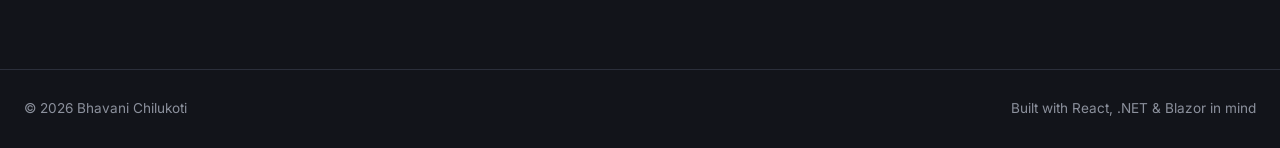
==== commit e6f6fb03: "adding_new changes" ====
--- a/index.html
+++ b/index.html
@@ -1,215 +1,537 @@
 <!DOCTYPE html>
 <html lang="en">
 <head>
-    <meta charset="UTF-8">
-    <meta name="viewport" content="width=device-width, initial-scale=1.0">
-    <title>Bhavani Chilukoti - Portfolio</title>
-    <link rel="stylesheet" href="Style.css">
-    <link rel="stylesheet" href="https://cdnjs.cloudflare.com/ajax/libs/font-awesome/6.0.0-beta3/css/all.min.css">
+<meta charset="UTF-8">
+<meta name="viewport" content="width=device-width, initial-scale=1.0">
+<title>Bhavani Chilukoti — Software Engineer</title>
+<meta name="description" content="Bhavani Chilukoti — Software Engineer building frontend architecture, animation systems and real-time applications with React, .NET, Blazor and Svelte.">
+<link rel="preconnect" href="https://fonts.googleapis.com">
+<link rel="preconnect" href="https://fonts.gstatic.com" crossorigin>
+<link href="https://fonts.googleapis.com/css2?family=Space+Grotesk:wght@500;600;700&family=Inter:wght@400;500;600&display=swap" rel="stylesheet">
+<style>
+  :root{
+    --bg:#12141A;
+    --panel:#181B23;
+    --panel-2:#1E212B;
+    --line:#2B2F3B;
+    --text:#EDEEF2;
+    --text-muted:#8B909C;
+    --accent:#5EE6C6;
+    --accent-soft:#5EE6C633;
+    --accent-warm:#F2B84B;
+    --maxw:1120px;
+  }
+
+  *{box-sizing:border-box;margin:0;padding:0;}
+  html{scroll-behavior:smooth;}
+  body{
+    background:var(--bg);
+    color:var(--text);
+    font-family:'Inter',system-ui,sans-serif;
+    font-size:16px;
+    line-height:1.6;
+    -webkit-font-smoothing:antialiased;
+  }
+  h1,h2,h3,h4{
+    font-family:'Space Grotesk',system-ui,sans-serif;
+    font-weight:600;
+    letter-spacing:-0.01em;
+    line-height:1.15;
+  }
+  a{color:inherit;text-decoration:none;}
+  img{max-width:100%;display:block;}
+  ul{list-style:none;}
+  section{padding:96px 24px;}
+  .wrap{max-width:var(--maxw);margin:0 auto;}
+  .prose{max-width:640px;}
+
+  @media (prefers-reduced-motion: reduce){
+    *{animation:none !important;transition:none !important;scroll-behavior:auto !important;}
+  }
+
+  /* ---------- Nav ---------- */
+  header{
+    position:sticky;top:0;z-index:50;
+    background:rgba(18,20,26,0.86);
+    backdrop-filter:blur(10px);
+    border-bottom:1px solid var(--line);
+  }
+  nav{
+    max-width:var(--maxw);margin:0 auto;
+    display:flex;align-items:center;justify-content:space-between;
+    padding:18px 24px;
+  }
+  .mark{
+    font-family:'Space Grotesk';font-weight:700;font-size:1.05rem;
+    display:flex;align-items:center;gap:10px;
+  }
+  .mark-dot{
+    width:10px;height:10px;border-radius:50%;
+    background:var(--accent);
+    box-shadow:0 0 0 3px var(--accent-soft);
+  }
+  .nav-links{display:flex;gap:32px;}
+  .nav-links a{
+    font-size:0.92rem;color:var(--text-muted);
+    padding:4px 2px;border-bottom:1px solid transparent;
+    transition:color .15s ease, border-color .15s ease;
+  }
+  .nav-links a:hover, .nav-links a.active{color:var(--text);border-color:var(--accent);}
+  .nav-toggle{display:none;background:none;border:1px solid var(--line);border-radius:6px;color:var(--text);padding:8px 10px;font-size:1rem;}
+
+  @media (max-width:760px){
+    .nav-links{
+      position:fixed;inset:64px 0 auto 0;
+      background:var(--panel);
+      flex-direction:column;gap:0;
+      border-bottom:1px solid var(--line);
+      transform:translateY(-8px);opacity:0;pointer-events:none;
+      transition:transform .18s ease, opacity .18s ease;
+    }
+    .nav-links.open{transform:translateY(0);opacity:1;pointer-events:auto;}
+    .nav-links a{padding:16px 24px;border-bottom:1px solid var(--line);width:100%;}
+    .nav-toggle{display:block;}
+  }
+
+  /* ---------- Hero ---------- */
+  .hero{padding:88px 24px 0;}
+  .hero-grid{
+    max-width:var(--maxw);margin:0 auto;
+    display:grid;grid-template-columns:1.15fr 0.85fr;gap:56px;align-items:center;
+  }
+  .eyebrow-role{
+    display:inline-flex;align-items:center;gap:8px;
+    color:var(--accent);font-size:0.95rem;font-weight:500;
+    margin-bottom:18px;
+  }
+  .hero h1{font-size:clamp(2.4rem,5vw,3.6rem);}
+  .hero p.tagline{
+    color:var(--text-muted);font-size:1.08rem;max-width:520px;margin-top:20px;
+  }
+  .hero-cta{display:flex;gap:14px;margin-top:34px;flex-wrap:wrap;}
+  .btn{
+    font-family:'Inter';font-weight:600;font-size:0.92rem;
+    padding:12px 22px;border-radius:999px;
+    border:1px solid var(--line);
+    transition:border-color .15s ease, background .15s ease;
+  }
+  .btn-primary{background:var(--accent);color:#0B1310;border-color:var(--accent);}
+  .btn-primary:hover{background:#79eeD4;}
+  .btn-ghost{color:var(--text);}
+  .btn-ghost:hover{border-color:var(--accent);}
+
+  .hero-panel{
+    background:var(--panel);
+    border:1px solid var(--line);
+    padding:28px;
+    position:relative;
+  }
+  .hero-panel .kf-label{font-size:0.8rem;color:var(--text-muted);margin-bottom:14px;}
+  .hero-monogram{
+    width:64px;height:64px;
+    border:1px solid var(--line);
+    display:flex;align-items:center;justify-content:center;
+    font-family:'Space Grotesk';font-weight:700;font-size:1.4rem;color:var(--accent);
+    margin-bottom:18px;
+  }
+  .hero-panel .stat-row{display:flex;justify-content:space-between;padding:10px 0;border-top:1px solid var(--line);font-size:0.9rem;}
+  .hero-panel .stat-row span:first-child{color:var(--text-muted);}
+
+  @media (max-width:860px){
+    .hero-grid{grid-template-columns:1fr;}
+  }
+
+  /* ---------- Career timeline (signature element) ---------- */
+  .timeline-strip{padding:56px 24px 8px;}
+  .timeline-track{
+    max-width:var(--maxw);margin:0 auto;
+    position:relative;
+    display:flex;justify-content:space-between;
+    padding-top:6px;
+  }
+  .timeline-track::before{
+    content:"";position:absolute;top:5px;left:0;right:0;height:1px;
+    background:var(--line);
+  }
+  .timeline-track .tick{
+    position:relative;flex:1;text-align:left;padding-left:0;
+    cursor:pointer;background:none;border:none;color:inherit;font:inherit;
+  }
+  .timeline-track .tick::before{
+    content:"";position:absolute;top:0;left:0;width:11px;height:11px;
+    border-radius:50%;background:var(--panel);border:2px solid var(--line);
+    transform:translate(-50%,0);
+  }
+  .timeline-track .tick.is-now::before{border-color:var(--accent);background:var(--accent);}
+  .tick .tk-year{display:block;font-size:0.8rem;color:var(--text-muted);margin-top:16px;}
+  .tick .tk-label{display:block;font-size:0.92rem;font-weight:500;margin-top:2px;}
+  .tick:hover .tk-label{color:var(--accent);}
+
+  @media (max-width:700px){
+    .timeline-track{flex-direction:column;gap:22px;}
+    .timeline-track::before{display:none;}
+    .timeline-track .tick::before{transform:translate(0,4px);}
+    .tick{padding-left:22px;}
+    .tk-year{margin-top:0 !important;}
+  }
+
+  /* ---------- Section heads ---------- */
+  .section-head{margin-bottom:44px;}
+  .section-head h2{font-size:1.9rem;}
+  .section-head p{color:var(--text-muted);margin-top:10px;max-width:560px;}
+
+  /* ---------- About ---------- */
+  #about .prose p{color:var(--text-muted);font-size:1.05rem;}
+  #about .prose p + p{margin-top:16px;}
+
+  /* ---------- Skills (layers panel) ---------- */
+  .layers{border-top:1px solid var(--line);}
+  .layer-row{
+    display:grid;grid-template-columns:200px 1fr;gap:24px;
+    padding:22px 0;border-bottom:1px solid var(--line);
+    align-items:baseline;
+  }
+  .layer-row h3{font-size:1rem;color:var(--text);}
+  .layer-row .tags{display:flex;flex-wrap:wrap;gap:10px;}
+  .tag{
+    font-size:0.86rem;padding:7px 14px;border-radius:999px;
+    border:1px solid var(--line);color:var(--text-muted);
+  }
+  .tag.core{border-color:var(--accent);color:var(--accent);}
+  @media (max-width:700px){
+    .layer-row{grid-template-columns:1fr;gap:10px;}
+  }
+
+  /* ---------- Experience ---------- */
+  .role-card{
+    border:1px solid var(--line);background:var(--panel);
+    padding:32px;
+  }
+  .role-head{display:flex;justify-content:space-between;gap:24px;flex-wrap:wrap;margin-bottom:18px;}
+  .role-head h3{font-size:1.25rem;}
+  .role-head .role-org{color:var(--accent);font-size:0.98rem;margin-top:4px;}
+  .role-head .role-when{color:var(--text-muted);font-size:0.9rem;white-space:nowrap;}
+  .role-card ul{display:grid;gap:12px;}
+  .role-card li{
+    color:var(--text-muted);font-size:0.98rem;
+    padding-left:18px;position:relative;
+  }
+  .role-card li::before{
+    content:"";position:absolute;left:0;top:9px;width:6px;height:6px;background:var(--accent);
+  }
+
+  /* ---------- Projects ---------- */
+  .projects-grid{display:grid;grid-template-columns:1fr 1fr;gap:24px;}
+  .project-card{
+    border:1px solid var(--line);background:var(--panel);
+    padding:28px;display:flex;flex-direction:column;
+  }
+  .project-card .stack{display:flex;flex-wrap:wrap;gap:8px;margin:14px 0 16px;}
+  .project-card h3{font-size:1.15rem;margin-bottom:6px;}
+  .project-card p.desc{color:var(--text-muted);font-size:0.95rem;margin-bottom:14px;}
+  .project-card ul{display:grid;gap:8px;margin-bottom:20px;flex:1;}
+  .project-card li{color:var(--text-muted);font-size:0.92rem;padding-left:16px;position:relative;}
+  .project-card li::before{content:"";position:absolute;left:0;top:8px;width:5px;height:5px;background:var(--accent-warm);}
+  .project-links{display:flex;gap:16px;margin-top:auto;}
+  .project-links a{font-size:0.9rem;font-weight:600;color:var(--accent);border-bottom:1px solid transparent;}
+  .project-links a:hover{border-color:var(--accent);}
+  @media (max-width:760px){.projects-grid{grid-template-columns:1fr;}}
+
+  /* ---------- Credentials ---------- */
+  .cred-grid{display:grid;grid-template-columns:1fr 1fr;gap:48px;}
+  .cred-grid h3{font-size:1.05rem;margin-bottom:16px;}
+  .cred-grid .edu-item{border-top:1px solid var(--line);padding-top:16px;}
+  .cred-grid .edu-item .edu-degree{font-weight:500;}
+  .cred-grid .edu-item .edu-meta{color:var(--text-muted);font-size:0.9rem;margin-top:4px;}
+  .cert-list{display:grid;gap:12px;}
+  .cert-list li{
+    border-top:1px solid var(--line);padding-top:12px;
+    color:var(--text-muted);font-size:0.95rem;
+    display:flex;justify-content:space-between;gap:12px;
+  }
+  .cert-list li span:first-child{color:var(--text);}
+  @media (max-width:700px){.cred-grid{grid-template-columns:1fr;gap:32px;}}
+
+  /* ---------- Contact ---------- */
+  #contact{border-top:1px solid var(--line);}
+  .contact-grid{display:grid;grid-template-columns:1fr 1fr;gap:48px;align-items:start;}
+  .contact-list{display:grid;gap:14px;}
+  .contact-list a{
+    display:flex;justify-content:space-between;align-items:center;
+    padding:16px 0;border-bottom:1px solid var(--line);
+    font-size:0.98rem;
+  }
+  .contact-list a span:first-child{color:var(--text-muted);}
+  .contact-list a:hover span:last-child{color:var(--accent);}
+  @media (max-width:700px){.contact-grid{grid-template-columns:1fr;}}
+
+  footer{
+    border-top:1px solid var(--line);
+    padding:28px 24px;color:var(--text-muted);font-size:0.85rem;
+    display:flex;justify-content:space-between;flex-wrap:wrap;gap:8px;
+  }
+</style>
 </head>
 <body>
-    <canvas id="particle-canvas"></canvas>
-    <header>
-        <nav>
-            <ul>
-                
-                <li class="nav-item-2"><a href="#about">About</a></li>
-                <li class="nav-item-3"><a href="#skills">Skills</a></li>
-                <li class="nav-item-3"><a href="#experience">Experience</a></li>
-                <li class="nav-item-4"><a href="#projects">Projects</a></li>
-                <li class="nav-item-5"><a href="#contact">Contact</a></li>
-            </ul>
-        </nav> 
-    </header>
-    <main>
-        <main>
-            <section class="hero-section">
-                <div class="hero-content">
-                    <h1>Bhavani Chilukoti</h1>
-                    <h4><span class="highlight">Final year | Software Engineer Intern</span></h2>
-                    <p class="fade-in">As an aspiring software engineer 🎓, Passionate about harnessing <br>technology to create innovative solutions💡.</p>   
-                        <div class="header-icons">
-                            <a href="https://github.com/chilukotibhavani" target="_blank" rel="noopener noreferrer">
-                                <i class="fab fa-github"></i>
-                            </a>
-                            <a href="https://www.linkedin.com/in/bhavani-chilukoti-80124a293/" target="_blank" rel="noopener noreferrer">
-                                <i class="fab fa-linkedin"></i>
-                            </a>
-                            <a href="https://linktr.ee/bhavani_ch" target="_blank" rel="noopener noreferrer">
-                                <i class="fas fa-link"></i>
-                            </a>
-                        </div>
-                </div>
-                <div class="hero-image">
-                    <img src="images/Bhavani.png" alt="Bhavani Chilukoti">
-                </div>
-            </section>
-           
-            <section id="about" class="section">
-                <h1 class="fade-in">About Me</h1>                
-                <p class="fade-in">👋 Hello! I am currently pursuing my education at Chalapathi Institute of Technology .<br>          <br>As an aspiring software engineer with a passion for innovation , I'm on an exciting journey to shape the future of technology. Currently interning at Wise Work .I'm honing my skills in .NET ,Blazor, C# , MudBlazor,while also expanding my expertise in Web development ,Java , Python, Data structures .Driven by curiosity and a desire to push boundaries, I combine technical proficiency with creative problem-solving to develop impactful solutions. My goal is to leverage technology to address both current and future challenges, continuously learning and evolving in this dynamic field.</p>               
-            </section>
-
-            <section id="skills" class="section">
-                <h1 class="fade-in">Skills</h1>
-                <div class="skills-container">
-                    <div class="skill-box fade-in-skill" data-skill-order="1">
-                        <h3>Languages</h3>
-                        <ul>
-                            <li><i class="fab fa-java"></i> Java</li>
-                            <li><i class="fab fa-python"></i> Python</li>
-                            <li><i class="fas fa-code"></i> C#</li>
-                            <li><i class="fas fa-project-diagram"></i> DSA</li>
-                        </ul>
-                    </div>
-                    <div class="skill-box fade-in-skill" data-skill-order="2">
-                        <h3>Frontend</h3>
-                        <ul>
-                            <li><i class="fab fa-html5"></i> HTML</li>
-                            <li><i class="fab fa-css3-alt"></i> CSS</li>
-                            <li><i class="fab fa-js-square"></i> JavaScript</li>
-                            <li><i class="fas fa-fire"></i> MudBlazor</li>
-                        </ul>
-                    </div>
-                    <div class="skill-box fade-in-skill" data-skill-order="3">
-                        <h3>Backend</h3>
-                        <ul>
-                            <li><i class="fab fa-microsoft"></i> ASP.NET</li>
-                            <li><i class="fas fa-database"></i> SQL</li>
-                            <li><i class="fas fa-leaf"></i> MongoDB</li>
-                        </ul>
-                    </div>
-                    <div class="skill-box fade-in-skill" data-skill-order="4">
-                        <h3>Tools</h3>
-                        <ul>
-                            <li><i class="fas fa-code-branch"></i> Visual Studio</li>
-                            <li><i class="fab fa-github"></i> GitHub</li>
-                            <li><i class="fas fa-code"></i> Visual Studio Code</li>
-                        </ul>
-                    </div>
-                </div>
-            </section>
-    
-            <section id="experience" class="section">
-                <h1 class="fade-in">Experience</h1>
-                <div class="experience-item stagger-item">
-                    <h3>Software Engineer Intern At Wise Work | 🎓Final Year </h3>
-                    <p><em>June 2024 - Present </em></p>
-                    <h4>Hue Animates Slide – Hue Learn</h4>
-                    <ul>
-                        <li>Interactive UI Development: Implemented drag-and-drop functionality for keywords, enhancing user engagement and learning interactivity.</li>
-                        <li>User Satisfaction: Contributed to a 40% increase in overall user retention through improved slide interactivity and visual enhancements.</li>
-                        <li>SVG Integration: Designed and incorporated SVG icons to improve visual appeal and user experience, resulting in a 30% increase in positive user feedback.</li>                     
-                    </ul>
-                </div>    
-            </section>
-    
-            <section id="projects" class="section">
-                <h1 class="fade-in">Projects</h1>
-                <div class="project-buttons fade-in-stagger">
-                    <button class="project-button active" data-project="weather">Weather Prediction</button>
-                    <button class="project-button" data-project="netflix">Netflix Clone</button>
-                    <button class="project-button" data-project="sudoku">Sudoku Solver</button>
-                </div>
-    
-                    <div id="weatherProject" class="project-details active">
-                        <div class="project-content">
-                            <div class="project-image-container">
-                                <img src="images/Weather.png" alt="Weather Prediction Project" class="project-image">
-                            </div> 
-                            <div class="project-text">
-                                <h3>Weather Prediction</h3>
-                                <p><em>Jan 2024 - Feb 2024</em></p>
-                                <ul>
-                                    <li class="project-point">Dynamic Weather Application: Created a robust weather prediction website using Blazor and ASP.NET, providing real-time weather updates for over 1000 global locations.</li>
-                                    <li class="project-point">API Integration: Successfully integrated external weather APIs, achieving 98% accuracy in weather forecasts and reducing data retrieval time by 40%.</li>
-                                    <li class="project-point">Interactive User Experience: Implemented interactive UI components with Blazor, resulting in a 50% increase in user engagement and time spent on the website.</li>
-                                </ul>
-                                <a href="https://github.com/chilukotibhavani/Bharat_Intern/tree/main/WeatherWeb" target="_blank" class="github-button">View on GitHub</a>                    
-                            </div>
-                        </div>
-                    </div>
-                
-        
-                    <div id="netflixProject" class="project-details">
-                        <div class="project-content">
-                            <div class="project-image-container">
-                                <img src="images/Netflix.png" alt="Netflix Clone Project" class="project-image">
-                            </div>                      
-                            <div class="project-text">
-                                <h3>Netflix Clone</h3>
-                                <p><em>Jan 2024 - Feb 2024</em></p>
-                                <ul> 
-                                    <li class="project-point">User Interface Replication: Developed a responsive Netflix clone using HTML and CSS, accurately recreating 90% of the original Netflix UI elements and layout.<li>                             
-                                    <li class="project-point">Responsive Design Implementation: Engineered a fully responsive design, ensuring seamless viewing experience across devices and increasing mobile user engagement by 35%.</li>
-                                    <li class="project-point">Performance Optimization: Implemented efficient CSS techniques, reducing the page load time by 20% and improving overall user experience.</li>
-                                </ul>
-                                <a href="https://github.com/chilukotibhavani/Bharat_Intern/blob/main/index.html" target="_blank" class="github-button">View on GitHub</a>
-                            </div> 
-                        </div>
-                    </div>
-            
-                    <div id="sudokuProject" class="project-details">
-                        <div class="project-content">
-                            <div class="project-image-container">
-                                <img src="images/Sudoku.jpg" alt="Sudoku Solver Project" class="project-image">
-                            </div>  
-                            <div class="project-text">
-                                <h3>Sudoku Solver – Fun Friday Activity</h3>
-                                <p><em>July 2024 - Aug 2024</em></p>
-                                <ul>
-                                    <li class="project-point">Multiplayer Functionality: Implemented both individual and room-based gameplay using SignalR and RoomHub, enabling real-time multiplayer interactions.</li>
-                                    <li class="project-point">Real-time Communication: Utilized SignalR to create seamless, real-time updates for game state, scores, and player actions across all connected clients.</li>
-                                    <li class="project-point">Game Logic Implementation: Developed core Sudoku game mechanics, including a "New Game" generator and "Solution" revealer, enhancing user experience and gameplay options.</li>
-                                </ul>
-                                <a href="https://github.com/chilukotibhavani/Sudoku" target="_blank" class="github-button">View on GitHub</a>  
-                                <a href="https://landing-services-dev.azurewebsites.net/Home" target="_blank" class="lets-play-button">Let's Play</a>
-                            </div>
-                        </div>
-                    </div>
-                
-            </section>
-    
-            <section id="contact" class="section">
-                <h1 class="fade-in">Contact Me</h1>
-                <div class="content-wrapper stagger-item">
-                    <div class="contact-container">
-                        <div class="contact-info">
-                            <div class="social-icons">
-                                <a href="mailto:bhavanichilukoti43@gmail.com" class="icon-button" data-tooltip="bhavanichilukoti43@gmail.com">
-                                    <i class="fas fa-envelope"></i>
-                                </a>
-                                <a href="https://www.linkedin.com/in/bhavani-chilukoti-80124a293/" target="_blank" class="icon-button"  data-tooltip="Bhavani Chilukoti">
-                                    <i class="fab fa-linkedin-in"></i>
-                                </a>
-                                <a href="https://github.com/chilukotibhavani" target="_blank" class="icon-button" data-tooltip="chilukotibhavani">
-                                    <i class="fab fa-github"></i>
-                                </a>
-                                <a href="https://linktr.ee/bhavani_ch" target="_blank" class="icon-button" data-tooltip="bhavani_ch">
-                                    <i class="fas fa-link"></i>
-                                </a>
-                            </div>
-                        </div>
-                        <form id="contactForm" class="contact-form">
-                            <input type="text" id="name" name="name" placeholder="Your name" required>
-                            <input type="email" id="email" name="email" placeholder="Your email" required>
-                            <textarea id="message" name="message" placeholder="Your message" required></textarea>
-                            <button type="submit">Send Message</button>
-                        </form>
-                    </div>
-                </div>
-            </section>
-            
-        </div>
-
-        </main>
-    </main>
-    <footer>
-        <p>&copy; 2024 Bhavani Chilukoti. All rights reserved.</p>
-    </footer>
-    <script src="particles.js"></script>
-    <script src="scroll-animation.js"></script>
-    <script src="script.js"></script>
-    <script src="https://cdn.jsdelivr.net/npm/@emailjs/browser@3/dist/email.min.js"></script>
+
+<header>
+  <nav>
+    <div class="mark"><span class="mark-dot"></span>Bhavani Chilukoti</div>
+    <button class="nav-toggle" id="navToggle" aria-label="Toggle menu">☰</button>
+    <ul class="nav-links" id="navLinks">
+      <li><a href="#about">About</a></li>
+      <li><a href="#skills">Skills</a></li>
+      <li><a href="#experience">Experience</a></li>
+      <li><a href="#projects">Projects</a></li>
+      <li><a href="#credentials">Credentials</a></li>
+      <li><a href="#contact">Contact</a></li>
+    </ul>
+  </nav>
+</header>
+
+<main>
+
+  <section class="hero">
+    <div class="hero-grid">
+      <div>
+        <div class="eyebrow-role">Associate Software Engineer, Wise Work — Hue Learn</div>
+        <h1>I build the frontend architecture behind interactive learning products.</h1>
+        <p class="tagline">React, .NET, Blazor and Svelte 5 — from timeline-based animation editors to real-time, config-driven classroom games.</p>
+        <div class="hero-cta">
+          <a href="#projects" class="btn btn-primary">See the projects</a>
+          <a href="#contact" class="btn btn-ghost">Get in touch</a>
+        </div>
+      </div>
+      <div class="hero-panel">
+        <div class="hero-monogram">BC</div>
+        <div class="kf-label">Currently building</div>
+        <div class="stat-row"><span>Focus</span><span>Frontend architecture</span></div>
+        <div class="stat-row"><span>Stack</span><span>React · TypeScript · Svelte 5</span></div>
+        <div class="stat-row"><span>Based in</span><span>Bengaluru, India</span></div>
+      </div>
+    </div>
+  </section>
+
+  <section class="timeline-strip">
+    <div class="timeline-track">
+      <button class="tick" data-target="#credentials"><span class="tk-year">2021–25</span><span class="tk-label">B.Tech, CSE</span></button>
+      <button class="tick" data-target="#experience"><span class="tk-year">Jun 2024</span><span class="tk-label">Software Engineer Intern</span></button>
+      <button class="tick is-now" data-target="#experience"><span class="tk-year">Jun 2025</span><span class="tk-label">Associate Software Engineer</span></button>
+      <button class="tick" data-target="#projects"><span class="tk-year">Ongoing</span><span class="tk-label">Griffins Store &amp; Sudoku Solver</span></button>
+    </div>
+  </section>
+
+  <section id="about">
+    <div class="wrap">
+      <div class="section-head">
+        <h2>About</h2>
+      </div>
+      <div class="prose">
+        <p>I'm a software engineer working across React, .NET, ASP.NET, Blazor, Svelte 5, TypeScript and SQL, building scalable full-stack applications and interactive learning platforms.</p>
+        <p>Most of my recent work sits at the intersection of frontend architecture and real-time systems: migrating C#-based applications to React, building a timeline-based animation editor, and shipping config-driven classroom games that run inside an iframe-embedded host application.</p>
+        <p>I care about reusable components, clean architecture and end-to-end delivery — taking a feature from a Figma frame through to a shipped, performant interface.</p>
+      </div>
+    </div>
+  </section>
+
+  <section id="skills">
+    <div class="wrap">
+      <div class="section-head">
+        <h2>Skills</h2>
+        <p>Grouped the way I actually reach for them — languages, frameworks, data, tooling and the areas I focus on.</p>
+      </div>
+      <div class="layers">
+        <div class="layer-row">
+          <h3>Languages</h3>
+          <div class="tags">
+            <span class="tag">C#</span><span class="tag">Java</span><span class="tag">JavaScript</span>
+            <span class="tag">TypeScript</span><span class="tag">SQL</span><span class="tag">HTML5</span><span class="tag">CSS</span>
+          </div>
+        </div>
+        <div class="layer-row">
+          <h3>Frameworks &amp; tech</h3>
+          <div class="tags">
+            <span class="tag">React</span><span class="tag">.NET</span><span class="tag">ASP.NET</span>
+            <span class="tag">ASP.NET Web API</span><span class="tag">Blazor</span><span class="tag">Svelte 5</span>
+            <span class="tag">SvelteKit</span><span class="tag">.NET MAUI</span><span class="tag">Vite</span>
+            <span class="tag">MudBlazor</span><span class="tag">Radzen</span><span class="tag">SignalR</span>
+          </div>
+        </div>
+        <div class="layer-row">
+          <h3>Databases</h3>
+          <div class="tags">
+            <span class="tag">MongoDB</span><span class="tag">SQL Server</span><span class="tag">Supabase</span>
+          </div>
+        </div>
+        <div class="layer-row">
+          <h3>Tools</h3>
+          <div class="tags">
+            <span class="tag">Git</span><span class="tag">GitHub</span><span class="tag">Visual Studio</span>
+            <span class="tag">VS Code</span><span class="tag">Postman</span>
+          </div>
+        </div>
+        <div class="layer-row">
+          <h3>Design</h3>
+          <div class="tags">
+            <span class="tag">Figma</span><span class="tag">Canva</span>
+          </div>
+        </div>
+        <div class="layer-row">
+          <h3>Core areas</h3>
+          <div class="tags">
+            <span class="tag core">Full-stack development</span>
+            <span class="tag core">Frontend architecture</span>
+            <span class="tag core">Responsive UI</span>
+            <span class="tag core">Android development</span>
+            <span class="tag core">Real-time applications</span>
+            <span class="tag core">UI/UX</span>
+            <span class="tag core">API integration</span>
+          </div>
+        </div>
+      </div>
+    </div>
+  </section>
+
+  <section id="experience">
+    <div class="wrap">
+      <div class="section-head">
+        <h2>Experience</h2>
+      </div>
+      <div class="role-card">
+        <div class="role-head">
+          <div>
+            <h3>Associate Software Engineer</h3>
+            <div class="role-org">Wise Work — Hue Learn, Bengaluru</div>
+          </div>
+          <div class="role-when">June 2025 — Present</div>
+        </div>
+        <ul>
+          <li>Contributed to the migration of Hue Create and Hue Play from C#-based applications to React, building scalable, responsive frontend components and workflows in React and TypeScript.</li>
+          <li>Engineered an animated slide editor for Hue Create with drag-and-drop, multi-selection, layer management, timeline-based animations, SVG integration, custom effects and undo/redo.</li>
+          <li>Built a custom timeline-based animation system supporting rotation, spin-in, flicker and synchronized animation control across multiple slide elements.</li>
+          <li>Developed config-driven interactive classroom games with Svelte 5 (Runes), TypeScript and JSON-based configuration, so game logic, difficulty and scoring can be reused across variants.</li>
+          <li>Implemented parent-child iframe communication with postMessage for lifecycle management and structured progress/result data exchange between Hue Games and the host application.</li>
+          <li>Integrated Supabase-backed game configuration and content management, mapping game catalogs to difficulty tiers and gameplay parameters to support new variants without extra deployments.</li>
+          <li>Optimized Hue Play for Android and responsive web, implementing mobile-first layouts, navigation, authentication flows and full-screen learning experiences.</li>
+        </ul>
+      </div>
+    </div>
+  </section>
+
+  <section id="projects">
+    <div class="wrap">
+      <div class="section-head">
+        <h2>Projects</h2>
+        <p>A couple of things I built outside of work to explore ideas end to end.</p>
+      </div>
+      <div class="projects-grid">
+        <div class="project-card">
+          <h3>Griffins Store</h3>
+          <p class="desc">E-commerce platform</p>
+          <div class="stack">
+            <span class="tag">Blazor</span><span class="tag">ASP.NET</span><span class="tag">GSAP</span>
+          </div>
+          <ul>
+            <li>Responsive e-commerce web app with dynamic product listings, category-based browsing and responsive layouts.</li>
+            <li>Add-to-cart with real-time UI updates, plus GSAP animation across desktop and mobile.</li>
+          </ul>
+          <div class="project-links">
+            <a href="#" target="_blank" rel="noopener">View code</a>
+          </div>
+        </div>
+        <div class="project-card">
+          <h3>Sudoku Solver</h3>
+          <p class="desc">Fun Friday activity</p>
+          <div class="stack">
+            <span class="tag">C#</span><span class="tag">MudBlazor</span><span class="tag">.NET</span><span class="tag">SignalR</span>
+          </div>
+          <ul>
+            <li>Full-stack Sudoku app with single-player and real-time multiplayer modes using SignalR and RoomHub.</li>
+            <li>Dynamic puzzle generation, solution reveal and real-time state sync for room-based multiplayer.</li>
+          </ul>
+          <div class="project-links">
+            <a href="https://github.com/chilukotibhavani/Sudoku" target="_blank" rel="noopener">View code</a>
+            <a href="https://landing-services-dev.azurewebsites.net/Home" target="_blank" rel="noopener">Play it</a>
+          </div>
+        </div>
+      </div>
+    </div>
+  </section>
+
+  <section id="credentials">
+    <div class="wrap">
+      <div class="section-head">
+        <h2>Credentials</h2>
+      </div>
+      <div class="cred-grid">
+        <div>
+          <h3>Education</h3>
+          <div class="edu-item">
+            <div class="edu-degree">Bachelor of Technology, Computer Science and Engineering</div>
+            <div class="edu-meta">Chalapathi Institute of Technology · Nov 2021 — May 2025 · CGPA 8.0</div>
+          </div>
+        </div>
+        <div>
+          <h3>Certifications</h3>
+          <ul class="cert-list">
+            <li><span>Salesforce Developer</span><span>Smart Internz</span></li>
+            <li><span>Programming in Java</span><span>NPTEL</span></li>
+            <li><span>JavaScript Certification</span><span>Infosys Springboard</span></li>
+            <li><span>Cloud Computing</span><span>NPTEL</span></li>
+          </ul>
+        </div>
+      </div>
+    </div>
+  </section>
+
+  <section id="contact">
+    <div class="wrap">
+      <div class="section-head">
+        <h2>Contact</h2>
+        <p>Open to conversations about frontend engineering, real-time systems and interactive product work.</p>
+      </div>
+      <div class="contact-grid">
+        <div class="contact-list">
+          <a href="mailto:bhavanichilukoti43@gmail.com"><span>Email</span><span>bhavanichilukoti43@gmail.com</span></a>
+          <a href="tel:+917842611309"><span>Phone</span><span>+91 78426 11309</span></a>
+          <a href="https://www.linkedin.com/in/bhavani-chilukoti-80124a293/" target="_blank" rel="noopener"><span>LinkedIn</span><span>bhavani-chilukoti</span></a>
+          <a href="https://github.com/chilukotibhavani" target="_blank" rel="noopener"><span>GitHub</span><span>chilukotibhavani</span></a>
+          <a href="https://linktr.ee/bhavani_ch" target="_blank" rel="noopener"><span>Linktree</span><span>bhavani_ch</span></a>
+        </div>
+      </div>
+    </div>
+  </section>
+
+</main>
+
+<footer>
+  <span>© 2026 Bhavani Chilukoti</span>
+  <span>Built with React, .NET &amp; Blazor in mind</span>
+</footer>
+
+<script>
+  const navToggle = document.getElementById('navToggle');
+  const navLinks = document.getElementById('navLinks');
+  navToggle.addEventListener('click', () => navLinks.classList.toggle('open'));
+  navLinks.querySelectorAll('a').forEach(a => a.addEventListener('click', () => navLinks.classList.remove('open')));
+
+  document.querySelectorAll('.tick').forEach(t => {
+    t.addEventListener('click', () => {
+      document.querySelector(t.dataset.target)?.scrollIntoView({behavior:'smooth', block:'start'});
+    });
+  });
+
+  const sections = document.querySelectorAll('main section[id]');
+  const navA = document.querySelectorAll('.nav-links a');
+  const spy = new IntersectionObserver(entries => {
+    entries.forEach(e => {
+      if (e.isIntersecting){
+        navA.forEach(a => a.classList.toggle('active', a.getAttribute('href') === '#' + e.target.id));
+      }
+    });
+  }, {rootMargin:'-45% 0px -50% 0px'});
+  sections.forEach(s => spy.observe(s));
+</script>
+
 </body>
-</html>+</html>
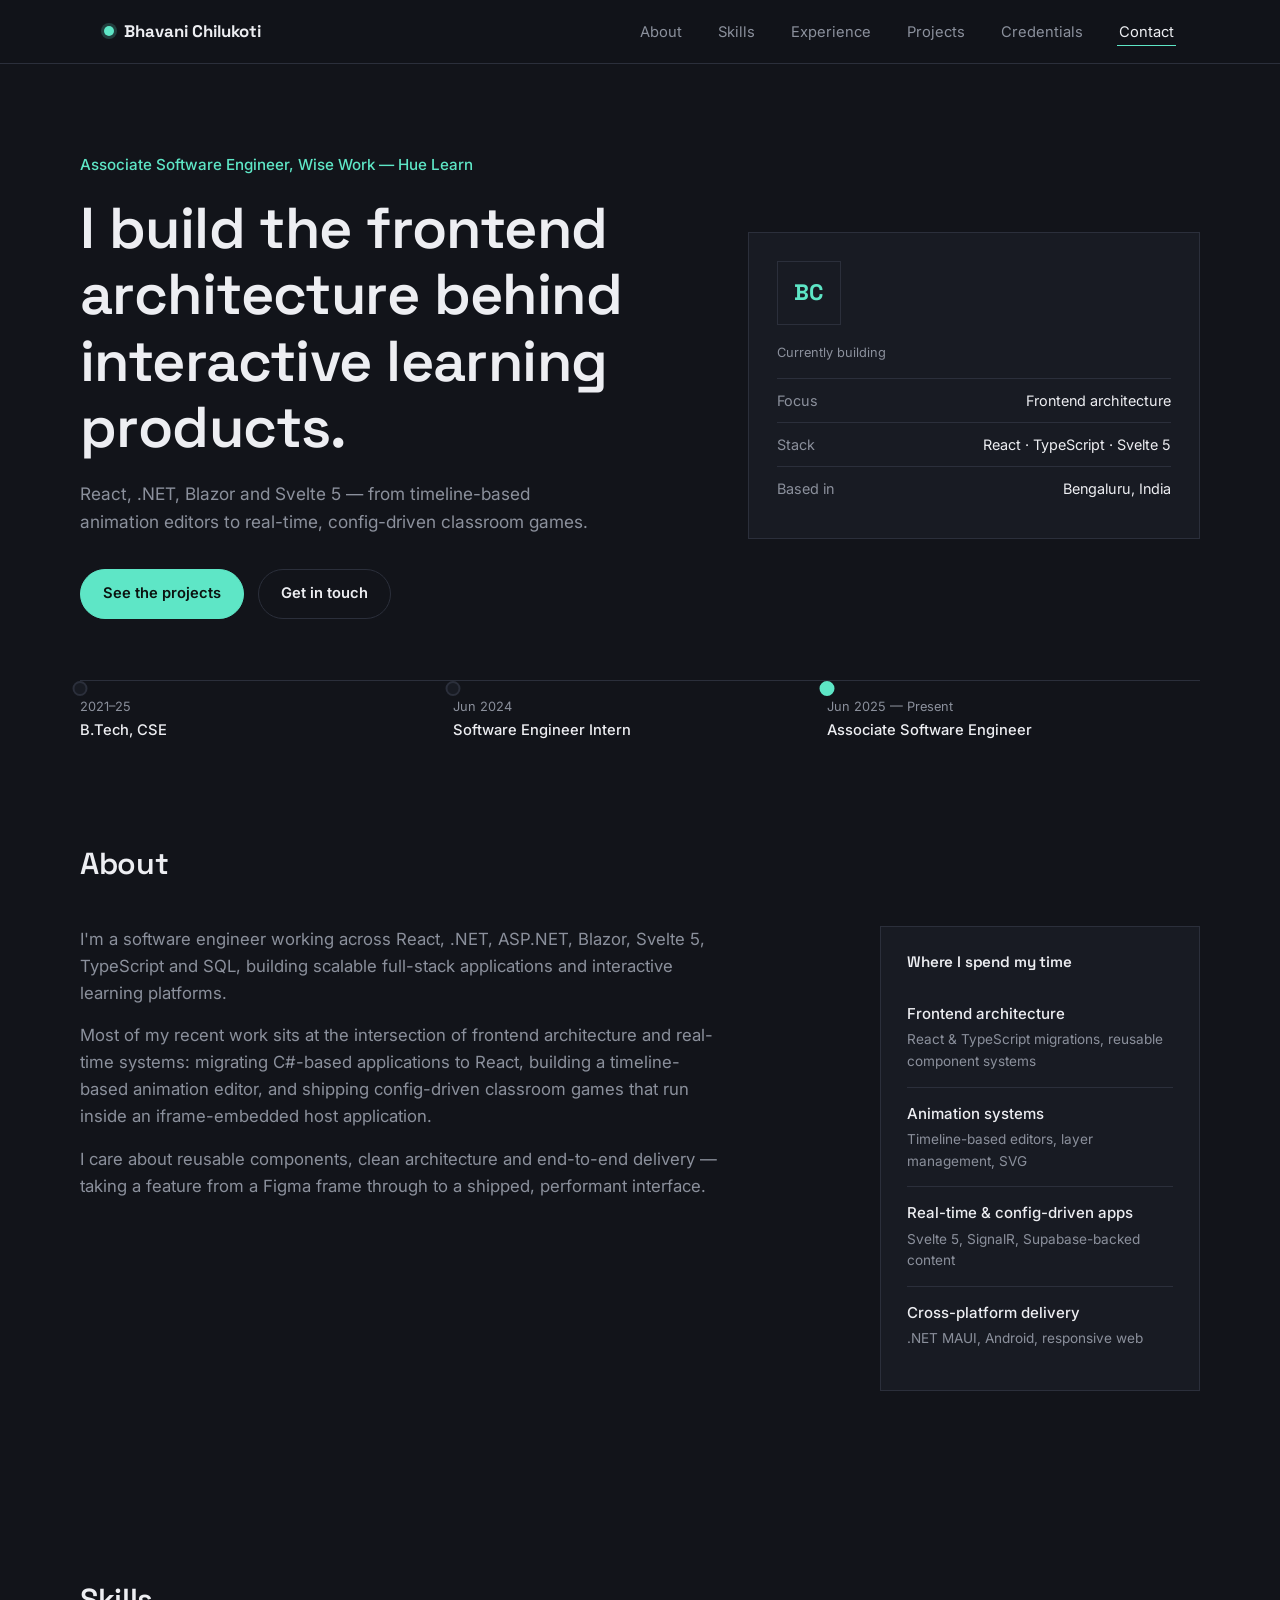
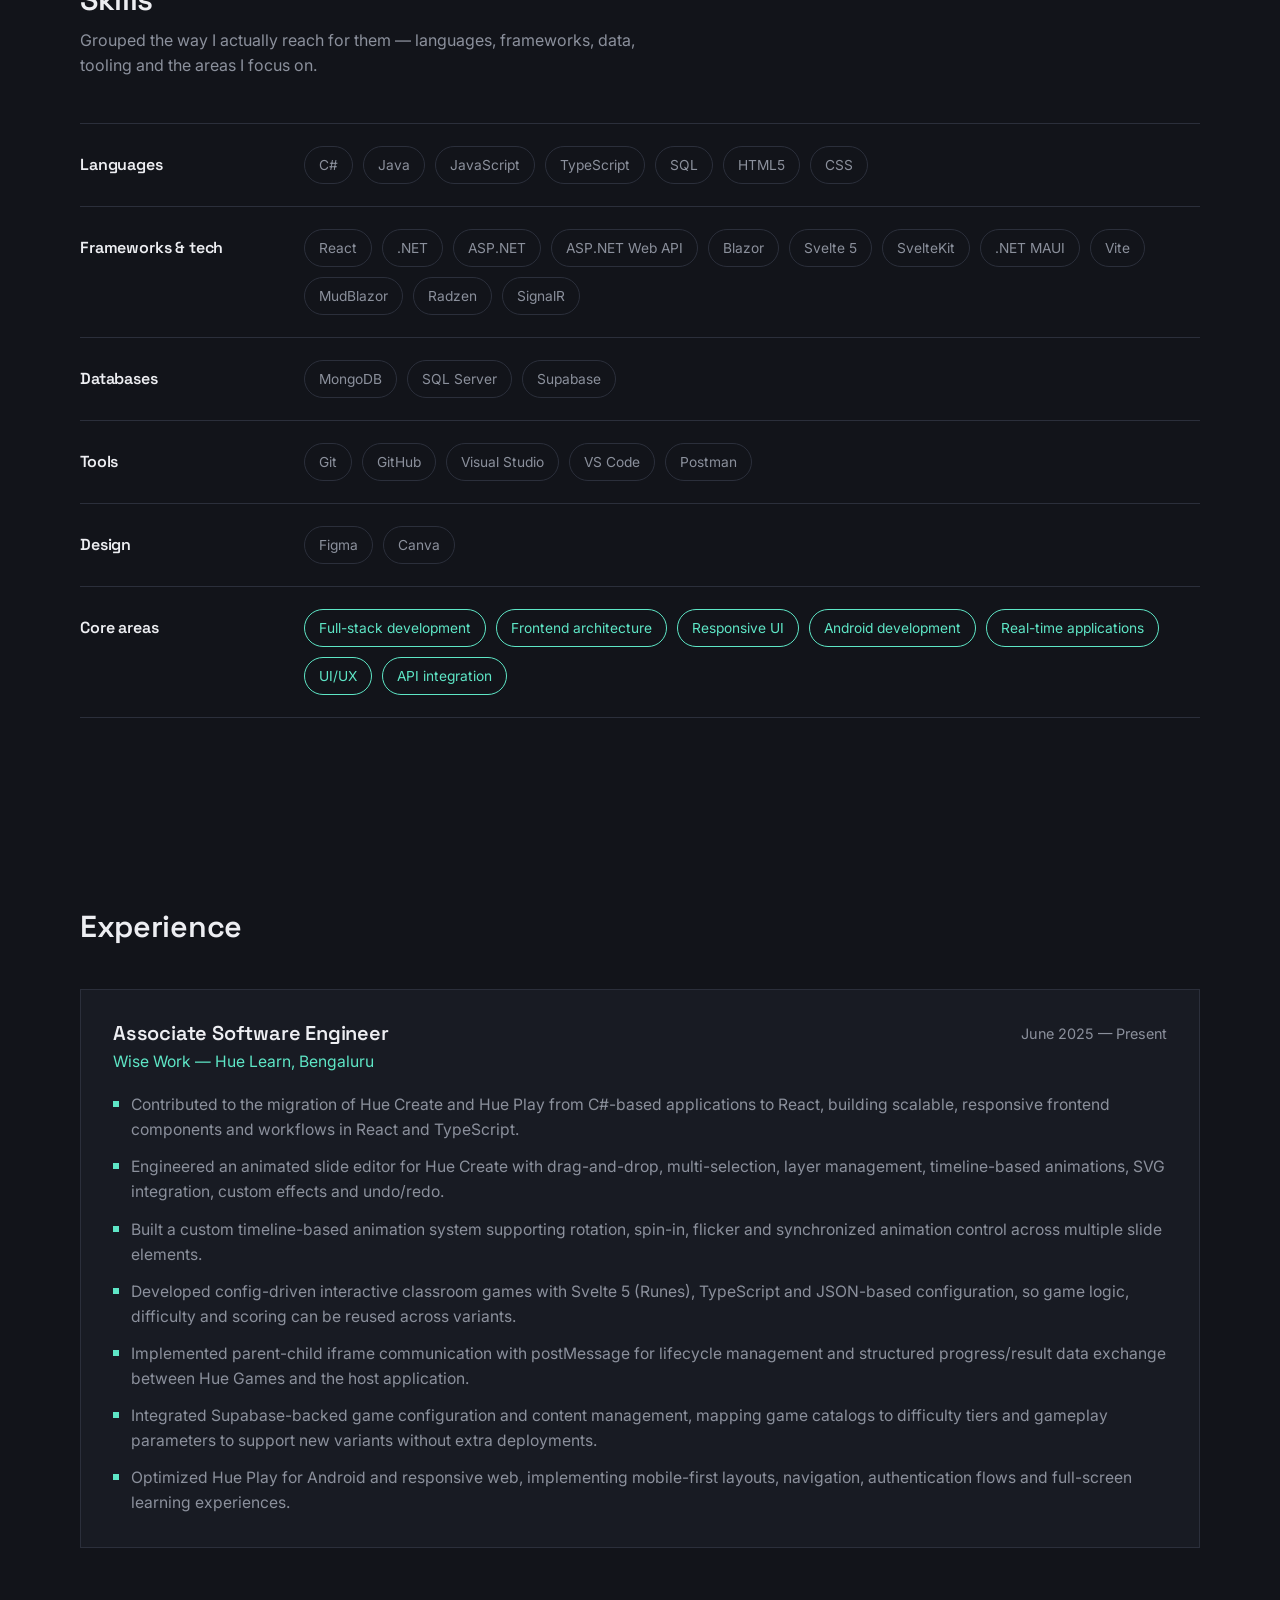
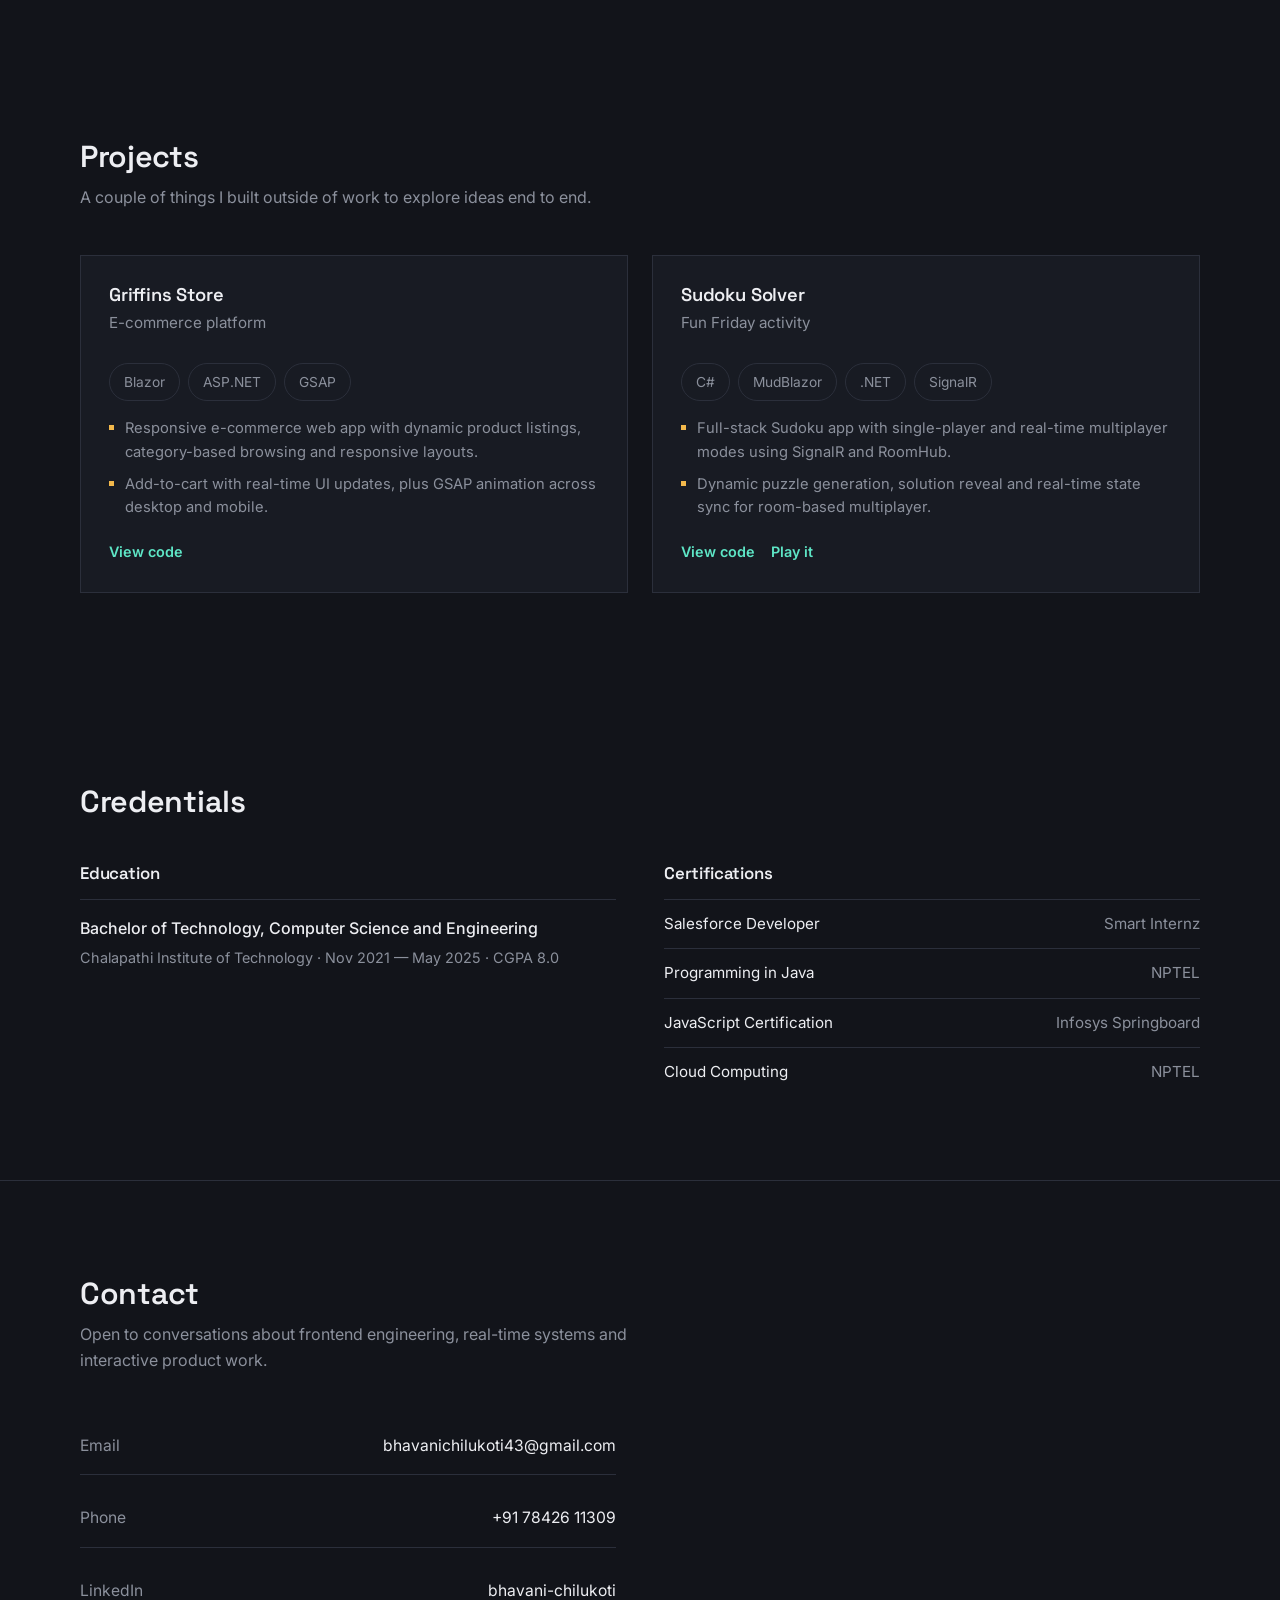
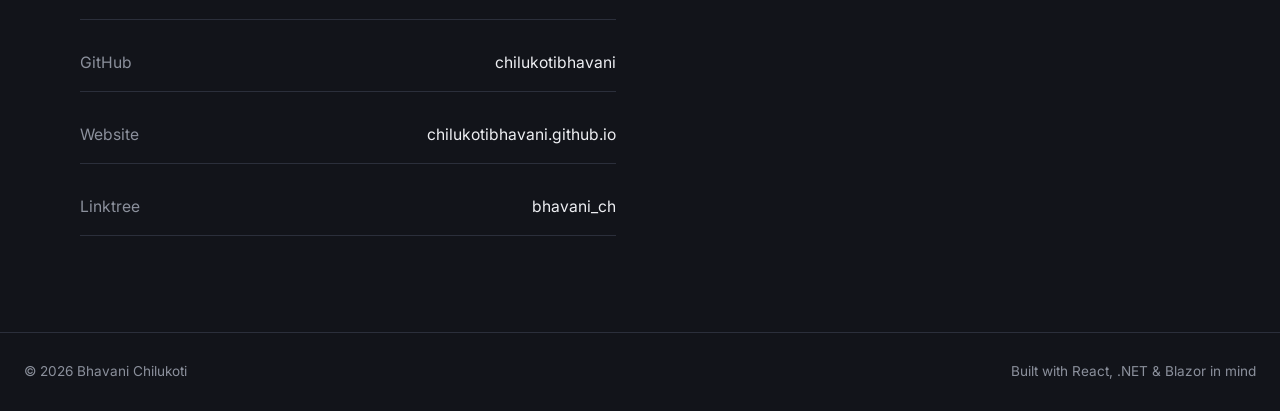
==== commit 895009ab: "enhace the exprence section" ====
--- a/index.html
+++ b/index.html
@@ -183,6 +183,14 @@
   /* ---------- About ---------- */
   #about .prose p{color:var(--text-muted);font-size:1.05rem;}
   #about .prose p + p{margin-top:16px;}
+  .about-grid{display:grid;grid-template-columns:1fr 320px;gap:56px;align-items:start;}
+  .about-panel{border:1px solid var(--line);background:var(--panel);padding:26px;}
+  .about-panel h4{font-size:0.95rem;margin-bottom:18px;}
+  .about-panel .focus-item{padding:14px 0;border-top:1px solid var(--line);}
+  .about-panel .focus-item:first-of-type{border-top:none;}
+  .about-panel .focus-item .fi-title{font-size:0.94rem;font-weight:500;}
+  .about-panel .focus-item .fi-sub{font-size:0.85rem;color:var(--text-muted);margin-top:3px;}
+  @media (max-width:860px){.about-grid{grid-template-columns:1fr;}}
 
   /* ---------- Skills (layers panel) ---------- */
   .layers{border-top:1px solid var(--line);}
@@ -316,8 +324,7 @@
     <div class="timeline-track">
       <button class="tick" data-target="#credentials"><span class="tk-year">2021–25</span><span class="tk-label">B.Tech, CSE</span></button>
       <button class="tick" data-target="#experience"><span class="tk-year">Jun 2024</span><span class="tk-label">Software Engineer Intern</span></button>
-      <button class="tick is-now" data-target="#experience"><span class="tk-year">Jun 2025</span><span class="tk-label">Associate Software Engineer</span></button>
-      <button class="tick" data-target="#projects"><span class="tk-year">Ongoing</span><span class="tk-label">Griffins Store &amp; Sudoku Solver</span></button>
+      <button class="tick is-now" data-target="#experience"><span class="tk-year">Jun 2025 — Present</span><span class="tk-label">Associate Software Engineer</span></button>
     </div>
   </section>
 
@@ -326,10 +333,31 @@
       <div class="section-head">
         <h2>About</h2>
       </div>
-      <div class="prose">
-        <p>I'm a software engineer working across React, .NET, ASP.NET, Blazor, Svelte 5, TypeScript and SQL, building scalable full-stack applications and interactive learning platforms.</p>
-        <p>Most of my recent work sits at the intersection of frontend architecture and real-time systems: migrating C#-based applications to React, building a timeline-based animation editor, and shipping config-driven classroom games that run inside an iframe-embedded host application.</p>
-        <p>I care about reusable components, clean architecture and end-to-end delivery — taking a feature from a Figma frame through to a shipped, performant interface.</p>
+      <div class="about-grid">
+        <div class="prose">
+          <p>I'm a software engineer working across React, .NET, ASP.NET, Blazor, Svelte 5, TypeScript and SQL, building scalable full-stack applications and interactive learning platforms.</p>
+          <p>Most of my recent work sits at the intersection of frontend architecture and real-time systems: migrating C#-based applications to React, building a timeline-based animation editor, and shipping config-driven classroom games that run inside an iframe-embedded host application.</p>
+          <p>I care about reusable components, clean architecture and end-to-end delivery — taking a feature from a Figma frame through to a shipped, performant interface.</p>
+        </div>
+        <div class="about-panel">
+          <h4>Where I spend my time</h4>
+          <div class="focus-item">
+            <div class="fi-title">Frontend architecture</div>
+            <div class="fi-sub">React &amp; TypeScript migrations, reusable component systems</div>
+          </div>
+          <div class="focus-item">
+            <div class="fi-title">Animation systems</div>
+            <div class="fi-sub">Timeline-based editors, layer management, SVG</div>
+          </div>
+          <div class="focus-item">
+            <div class="fi-title">Real-time &amp; config-driven apps</div>
+            <div class="fi-sub">Svelte 5, SignalR, Supabase-backed content</div>
+          </div>
+          <div class="focus-item">
+            <div class="fi-title">Cross-platform delivery</div>
+            <div class="fi-sub">.NET MAUI, Android, responsive web</div>
+          </div>
+        </div>
       </div>
     </div>
   </section>
@@ -436,7 +464,7 @@
             <li>Add-to-cart with real-time UI updates, plus GSAP animation across desktop and mobile.</li>
           </ul>
           <div class="project-links">
-            <a href="#" target="_blank" rel="noopener">View code</a>
+            <a href="https://github.com/chilukotibhavani/GriffinsStores" target="_blank" rel="noopener">View code</a>
           </div>
         </div>
         <div class="project-card">
@@ -496,6 +524,7 @@
           <a href="tel:+917842611309"><span>Phone</span><span>+91 78426 11309</span></a>
           <a href="https://www.linkedin.com/in/bhavani-chilukoti-80124a293/" target="_blank" rel="noopener"><span>LinkedIn</span><span>bhavani-chilukoti</span></a>
           <a href="https://github.com/chilukotibhavani" target="_blank" rel="noopener"><span>GitHub</span><span>chilukotibhavani</span></a>
+          <a href="https://chilukotibhavani.github.io/My_Portfolio/" target="_blank" rel="noopener"><span>Website</span><span>chilukotibhavani.github.io</span></a>
           <a href="https://linktr.ee/bhavani_ch" target="_blank" rel="noopener"><span>Linktree</span><span>bhavani_ch</span></a>
         </div>
       </div>
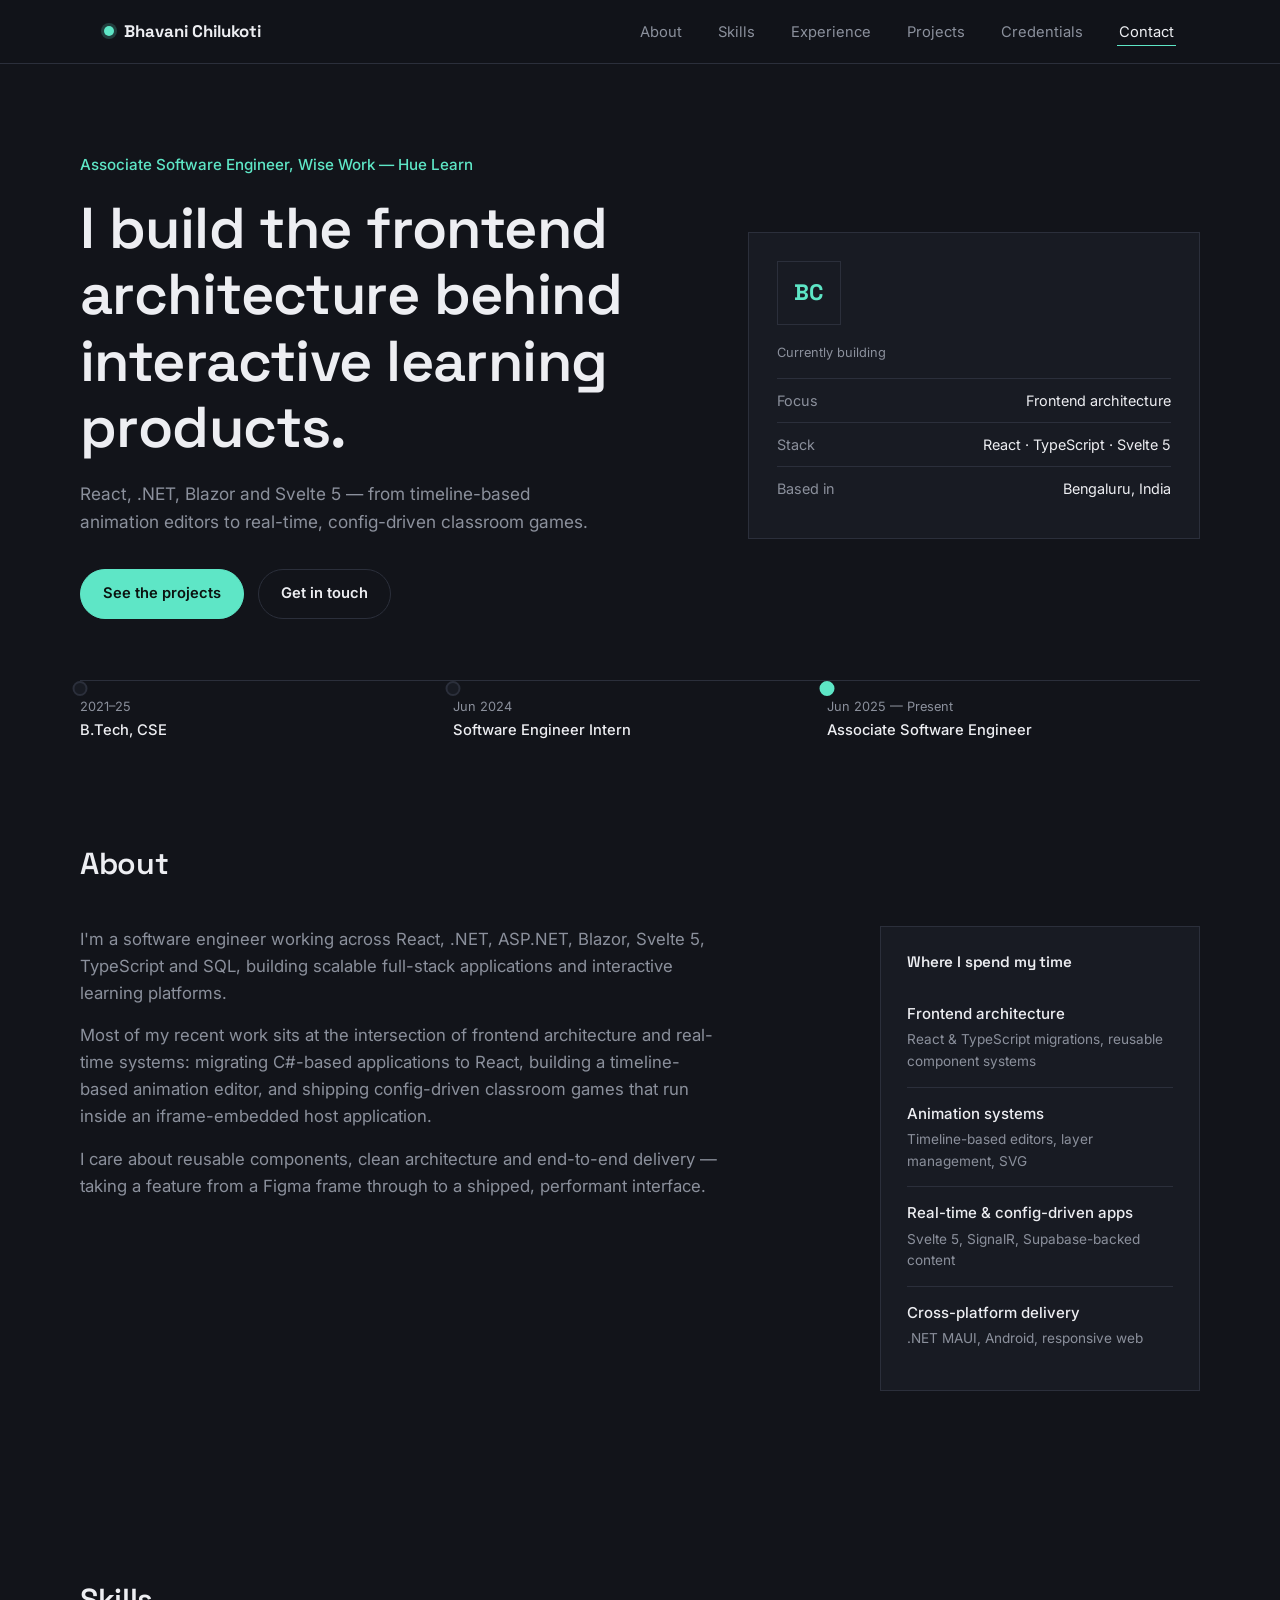
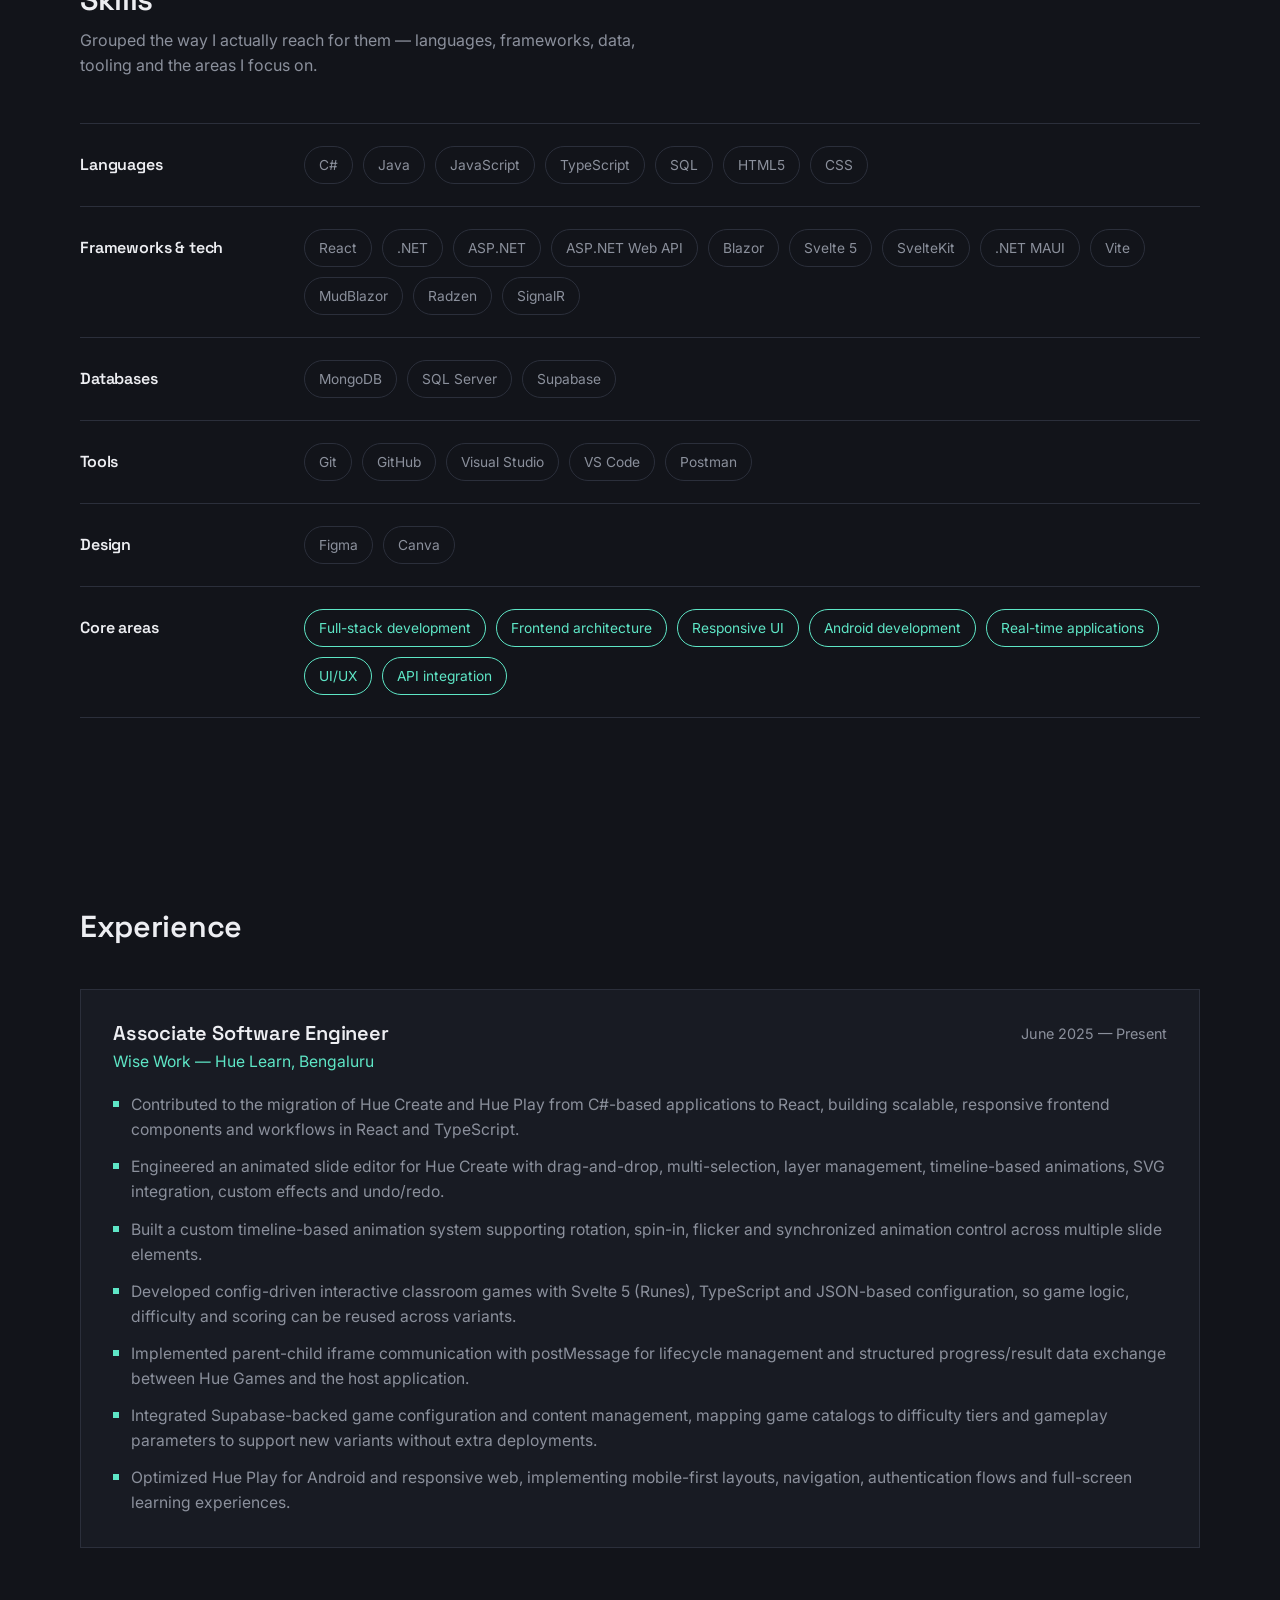
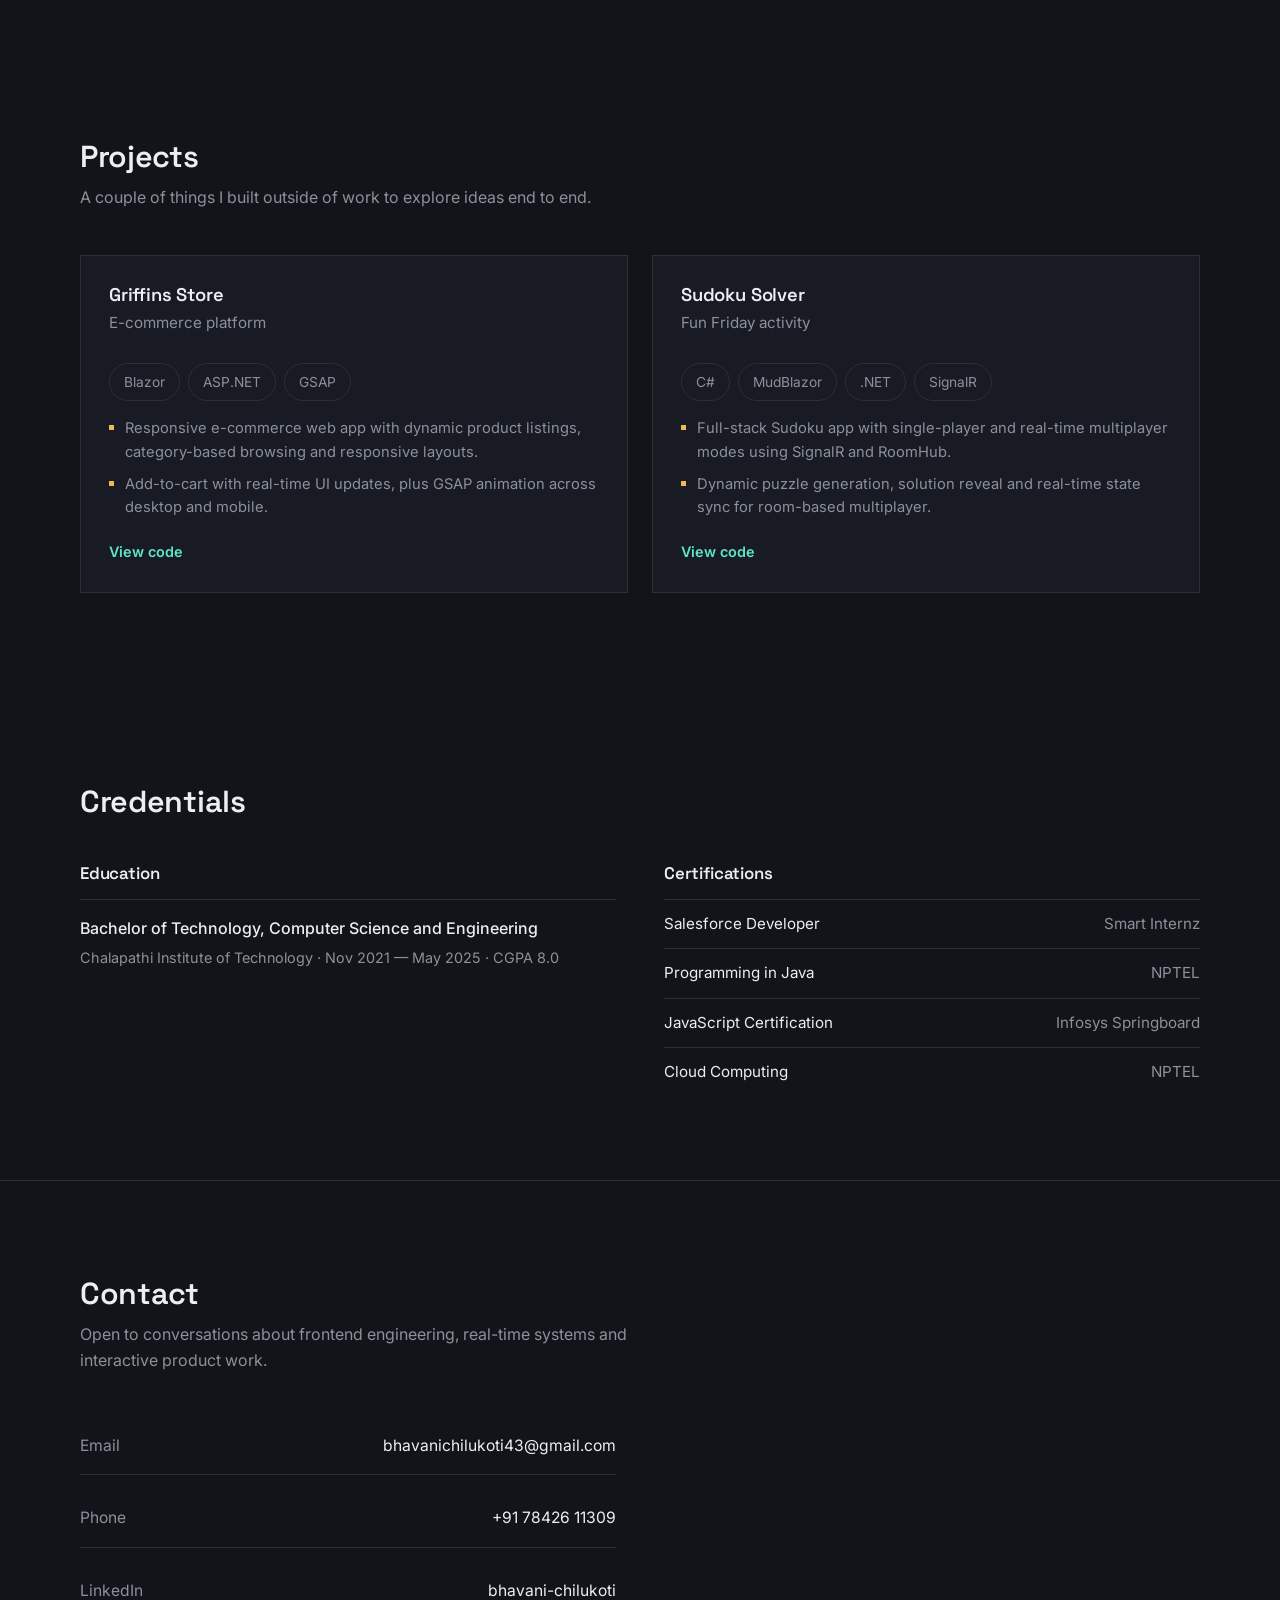
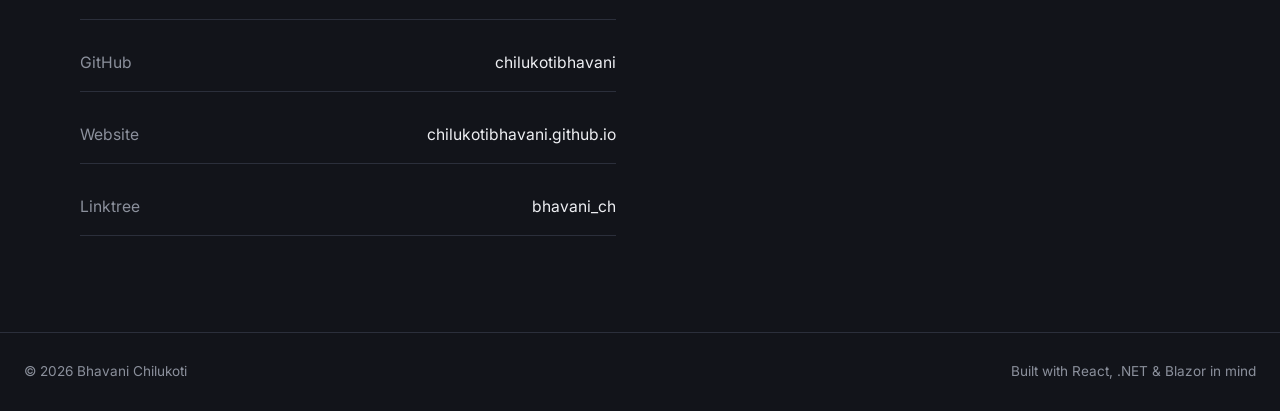
==== commit d40b9bff: "Remove play link from project links section Removed the link to the Azure landing page for the game." ====
--- a/index.html
+++ b/index.html
@@ -479,7 +479,6 @@
           </ul>
           <div class="project-links">
             <a href="https://github.com/chilukotibhavani/Sudoku" target="_blank" rel="noopener">View code</a>
-            <a href="https://landing-services-dev.azurewebsites.net/Home" target="_blank" rel="noopener">Play it</a>
           </div>
         </div>
       </div>
